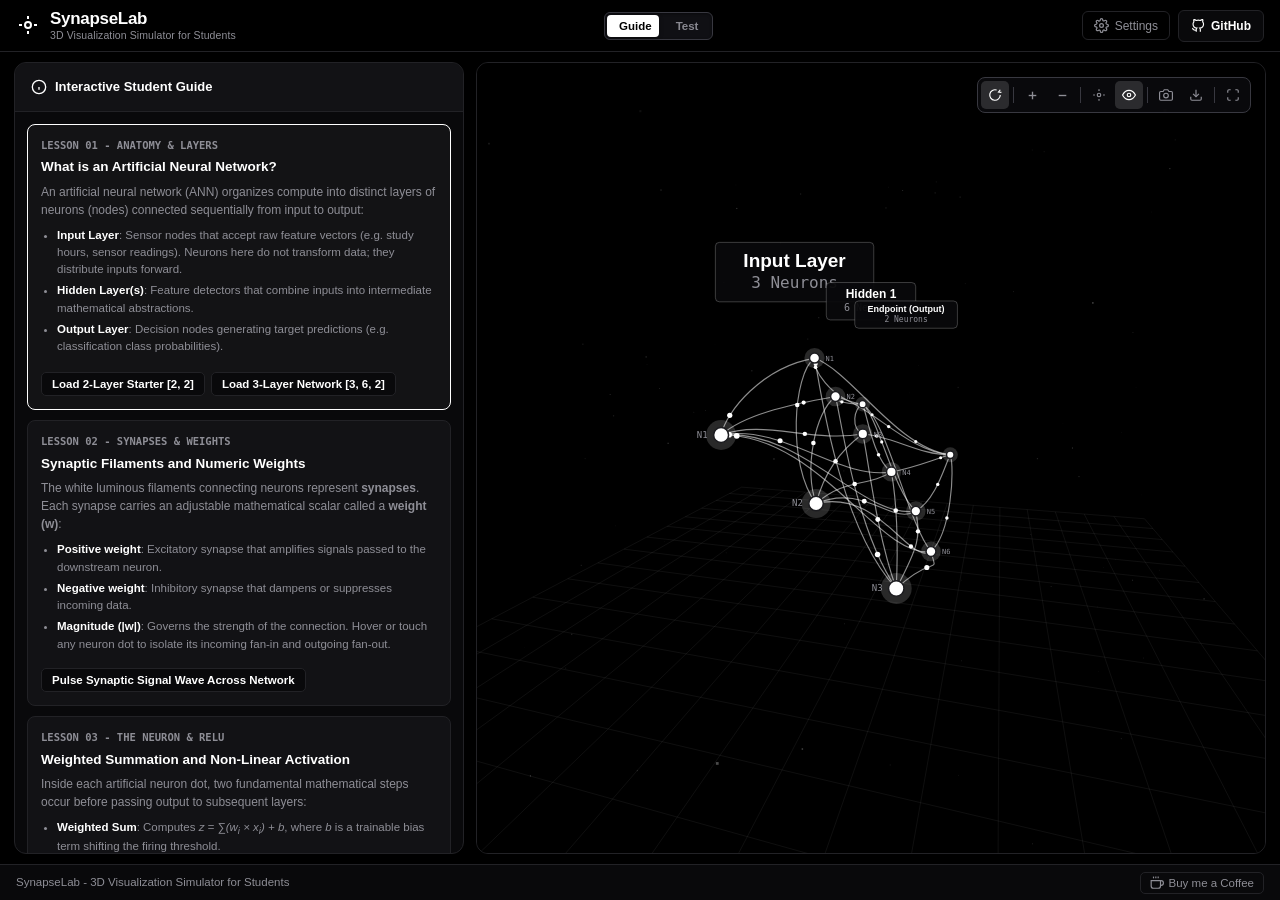
==== index.html @ 178402b3 "Streamline Settings modal, remove email and github issue buttons, remove coffee section and privacy " ====
<!DOCTYPE html>
<html lang="en">
<head>
  <meta charset="UTF-8">
  <meta name="viewport" content="width=device-width, initial-scale=1.0, maximum-scale=1.0, user-scalable=no, viewport-fit=cover">
  <meta name="color-scheme" content="dark">
  <title>SynapseLab - 3D Neural Network Simulator &amp; Code Studio for Students</title>
  <meta name="description" content="Free interactive 3D neural network visualizer and Python code studio for students. Explore synaptic filaments, forward pass propagation, backpropagation, and deep learning architectures in real-time.">
  <meta name="keywords" content="neural network visualizer, 3d neural network, neural network simulator, deep learning for students, python machine learning, backpropagation simulator, forward pass 3d, artificial intelligence education, synapselab">
  <meta name="author" content="Bhagyesh Purohit">
  <meta name="robots" content="index, follow">
  <link rel="canonical" href="https://synapselab.devs.li/">

  <!-- Open Graph / Facebook / LinkedIn / Discord -->
  <meta property="og:type" content="website">
  <meta property="og:url" content="https://synapselab.devs.li/">
  <meta property="og:title" content="SynapseLab - 3D Neural Network Simulator &amp; Code Studio for Students">
  <meta property="og:description" content="Free interactive 3D neural network visualizer and Python code studio for students. Explore synaptic filaments, forward pass propagation, backpropagation, and deep learning architectures in real-time.">
  <meta property="og:image" content="https://synapselab.devs.li/banner.png">
  <meta property="og:site_name" content="SynapseLab">
  <meta name="google-site-verification" content="google5fefb455a4f252a7">

  <!-- Twitter Card -->
  <meta name="twitter:card" content="summary_large_image">
  <meta name="twitter:url" content="https://synapselab.devs.li/">
  <meta name="twitter:title" content="SynapseLab - 3D Neural Network Simulator &amp; Code Studio for Students">
  <meta name="twitter:description" content="Interactive 3D neural network visualizer and live Python code lab for students. Hardware-accelerated filaments, real-time forward pass, zero dependencies.">
  <meta name="twitter:image" content="https://synapselab.devs.li/banner.png">
  <meta name="twitter:creator" content="@PurohitBhagyesh">

  <!-- Apple & PWA Meta -->
  <meta name="apple-mobile-web-app-capable" content="yes">
  <meta name="apple-mobile-web-app-status-bar-style" content="black-translucent">
  <meta name="apple-mobile-web-app-title" content="SynapseLab">
  <meta name="theme-color" content="#000000">

  <!-- JSON-LD Structured Data Schema -->
  <script type="application/ld+json">
  {
    "@context": "https://schema.org",
    "@type": "SoftwareApplication",
    "name": "SynapseLab",
    "applicationCategory": "EducationalApplication",
    "operatingSystem": "All",
    "url": "https://synapselab.devs.li",
    "description": "Interactive 3D neural network visualizer and Python code lab for students.",
    "author": {
      "@type": "Person",
      "name": "Bhagyesh Purohit",
      "url": "https://github.com/PurohitBhagyesh"
    },
    "offers": {
      "@type": "Offer",
      "price": "0",
      "priceCurrency": "USD"
    }
  }
  </script>

  <link rel="icon" type="image/svg+xml" href="data:image/svg+xml,%3Csvg xmlns='http://www.w3.org/2000/svg' viewBox='0 0 24 24' fill='none' stroke='white' stroke-width='2'%3E%3Ccircle cx='12' cy='12' r='3'/%3E%3Cpath d='M3 12h3m12 0h3M12 3v3m0 12v3'/%3E%3C/svg%3E">
  <link rel="stylesheet" href="style.css">
</head>
<body>

  <!-- =========================================================================
       1. NAVIGATION BAR
       ========================================================================= -->
  <nav class="nav">
    <div class="nav-inner">
      <a href="#" class="brand">
        <svg class="brand-icon" width="22" height="22" viewBox="0 0 24 24" fill="none" stroke="currentColor" stroke-width="2">
          <circle cx="12" cy="12" r="3"/>
          <path d="M3 12h3m12 0h3M12 3v3m0 12v3"/>
        </svg>
        <div class="brand-text">
          <span class="brand-title">SynapseLab</span>
          <span class="brand-sub">3D Visualization Simulator for Students</span>
        </div>
      </a>

      <!-- Mode Switcher: Guide vs Test (Compact Sleek Pill, Zero Symbols) -->
      <div class="mode-segmented" id="modeSegmented" data-active="guide" role="tablist" aria-label="Learning Mode">
        <div class="slider-pill"></div>
        <button class="mode-tab active" id="tabGuide" type="button" role="tab" aria-selected="true">
          <span>Guide</span>
        </button>

        <button class="mode-tab" id="tabTest" type="button" role="tab" aria-selected="false">
          <span>Test</span>
        </button>
      </div>

      <!-- Navigation Right Utilities -->
      <div class="nav-end">
        <!-- Settings Button -->
        <button class="nav-icon-btn" id="btnOpenSettings" type="button" aria-label="Settings">
          <svg width="15" height="15" viewBox="0 0 24 24" fill="none" stroke="currentColor" stroke-width="2" stroke-linecap="round" stroke-linejoin="round">
            <circle cx="12" cy="12" r="3"/>
            <path d="M19.4 15a1.65 1.65 0 0 0 .33 1.82l.06.06a2 2 0 0 1 0 2.83 2 2 0 0 1-2.83 0l-.06-.06a1.65 1.65 0 0 0-1.82-.33 1.65 1.65 0 0 0-1 1.51V21a2 2 0 0 1-2 2 2 2 0 0 1-2-2v-.09A1.65 1.65 0 0 0 9 19.4a1.65 1.65 0 0 0-1.82.33l-.06.06a2 2 0 0 1-2.83 0 2 2 0 0 1 0-2.83l.06-.06a1.65 1.65 0 0 0 .33-1.82 1.65 1.65 0 0 0-1.51-1H3a2 2 0 0 1-2-2 2 2 0 0 1 2-2h.09A1.65 1.65 0 0 0 4.6 9a1.65 1.65 0 0 0-.33-1.82l-.06-.06a2 2 0 0 1 0-2.83 2 2 0 0 1 2.83 0l.06.06a1.65 1.65 0 0 0 1.82.33H9a1.65 1.65 0 0 0 1-1.51V3a2 2 0 0 1 2-2 2 2 0 0 1 2 2v.09a1.65 1.65 0 0 0 1 1.51 1.65 1.65 0 0 0 1.82-.33l.06-.06a2 2 0 0 1 2.83 0 2 2 0 0 1 0 2.83l-.06.06a1.65 1.65 0 0 0-.33 1.82V9a1.65 1.65 0 0 0 1.51 1H21a2 2 0 0 1 2 2 2 2 0 0 1-2 2h-.09a1.65 1.65 0 0 0-1.51 1z"/>
          </svg>
          <span>Settings</span>
        </button>

        <a href="https://github.com/PurohitBhagyesh" target="_blank" rel="noopener noreferrer" class="btn">
          <svg width="14" height="14" viewBox="0 0 24 24" fill="none" stroke="currentColor" stroke-width="2">
            <path d="M9 19c-5 1.5-5-2.5-7-3m14 6v-3.87a3.37 3.37 0 0 0-.94-2.61c3.14-.35 6.44-1.54 6.44-7A5.44 5.44 0 0 0 20 4.77 5.07 5.07 0 0 0 19.91 1S18.73.65 16 2.48a13.38 13.38 0 0 0-7 0C6.27.65 5.09 1 5.09 1A5.07 5.07 0 0 0 5 4.77a5.44 5.44 0 0 0-1.5 3.78c0 5.42 3.3 6.61 6.44 7A3.37 3.37 0 0 0 9 18.13V22"/>
          </svg>
          <span>GitHub</span>
        </a>
      </div>
    </div>
  </nav>

  <!-- =========================================================================
       2. MAIN WORKSPACE
       ========================================================================= -->
  <main id="mainWorkspace">

    <!-- ---------------------------------------------------------------------
         LEFT PANE 1: GUIDE MODE (Student Interactive Classroom)
         --------------------------------------------------------------------- -->
    <aside class="mode-sidebar guide-sidebar active" id="paneGuide">
      <!-- Guide Mode Header -->
      <div class="guide-header">
        <h2>
          <svg width="16" height="16" viewBox="0 0 24 24" fill="none" stroke="currentColor" stroke-width="2">
            <circle cx="12" cy="12" r="10"/>
            <path d="M12 16v-4M12 8h.01"/>
          </svg>
          <span>Interactive Student Guide</span>
        </h2>
      </div>

      <div class="lesson-list">
        <!-- Lesson 1 -->
        <article class="lesson-card active" data-lesson="0">
          <div class="lesson-tag">LESSON 01 - ANATOMY &amp; LAYERS</div>
          <h3 class="lesson-title">What is an Artificial Neural Network?</h3>
          <p class="lesson-desc">
            An artificial neural network (ANN) organizes compute into distinct layers of neurons (nodes) connected sequentially from input to output:
          </p>
          <ul class="lesson-points">
            <li><strong>Input Layer</strong>: Sensor nodes that accept raw feature vectors (e.g. study hours, sensor readings). Neurons here do not transform data; they distribute inputs forward.</li>
            <li><strong>Hidden Layer(s)</strong>: Feature detectors that combine inputs into intermediate mathematical abstractions.</li>
            <li><strong>Output Layer</strong>: Decision nodes generating target predictions (e.g. classification class probabilities).</li>
          </ul>
          <div class="lesson-actions-group">
            <button class="lesson-action" id="btnLesson1Starter" type="button">
              <span>Load 2-Layer Starter [2, 2]</span>
            </button>
            <button class="lesson-action" id="btnLesson1Standard" type="button">
              <span>Load 3-Layer Network [3, 6, 2]</span>
            </button>
          </div>
        </article>

        <!-- Lesson 2 -->
        <article class="lesson-card" data-lesson="1">
          <div class="lesson-tag">LESSON 02 - SYNAPSES &amp; WEIGHTS</div>
          <h3 class="lesson-title">Synaptic Filaments and Numeric Weights</h3>
          <p class="lesson-desc">
            The white luminous filaments connecting neurons represent <strong>synapses</strong>. Each synapse carries an adjustable mathematical scalar called a <strong>weight (w)</strong>:
          </p>
          <ul class="lesson-points">
            <li><strong>Positive weight</strong>: Excitatory synapse that amplifies signals passed to the downstream neuron.</li>
            <li><strong>Negative weight</strong>: Inhibitory synapse that dampens or suppresses incoming data.</li>
            <li><strong>Magnitude (|w|)</strong>: Governs the strength of the connection. Hover or touch any neuron dot to isolate its incoming fan-in and outgoing fan-out.</li>
          </ul>
          <button class="lesson-action" id="btnPulseGuide" type="button">
            <span>Pulse Synaptic Signal Wave Across Network</span>
          </button>
        </article>

        <!-- Lesson 3 -->
        <article class="lesson-card" data-lesson="2">
          <div class="lesson-tag">LESSON 03 - THE NEURON &amp; RELU</div>
          <h3 class="lesson-title">Weighted Summation and Non-Linear Activation</h3>
          <p class="lesson-desc">
            Inside each artificial neuron dot, two fundamental mathematical steps occur before passing output to subsequent layers:
          </p>
          <ul class="lesson-points">
            <li><strong>Weighted Sum</strong>: Computes <em>z = &sum;(w<sub>i</sub> &times; x<sub>i</sub>) + b</em>, where <em>b</em> is a trainable bias term shifting the firing threshold.</li>
            <li><strong>Activation Function (ReLU)</strong>: <em>f(z) = max(0, z)</em>. Without non-linear activations, stacks of layers collapse into a single trivial linear equation, unable to model non-linear boundaries.</li>
          </ul>
          <button class="lesson-action" id="btnLesson3Inspect" type="button">
            <span>Inspect Activated Network [2, 5, 2]</span>
          </button>
        </article>

        <!-- Lesson 4 -->
        <article class="lesson-card" data-lesson="3">
          <div class="lesson-tag">LESSON 04 - DEEP LEARNING</div>
          <h3 class="lesson-title">Hierarchical Abstraction in Deep Networks</h3>
          <p class="lesson-desc">
            A network is considered <strong>Deep</strong> when it contains two or more hidden layers. Depth enables hierarchical representation learning:
          </p>
          <ul class="lesson-points">
            <li><strong>Initial Hidden Layers</strong>: Detect low-level primitive features such as edge angles and boundaries.</li>
            <li><strong>Intermediate Layers</strong>: Combine primitives into geometric contours, shapes, and textures.</li>
            <li><strong>Deep Hidden Layers</strong>: Synthesize high-level semantic concepts before reaching the final decision layer.</li>
          </ul>
          <button class="lesson-action" id="btnLesson4Deep" type="button">
            <span>Load Deep 4-Layer Network [3, 8, 6, 2]</span>
          </button>
        </article>

        <!-- Lesson 5 -->
        <article class="lesson-card" data-lesson="4">
          <div class="lesson-tag">LESSON 05 - TRAINING &amp; GRADIENT DESCENT</div>
          <h3 class="lesson-title">Loss Functions and Backpropagation</h3>
          <p class="lesson-desc">
            Neural networks do not guess; they optimize parameters iteratively through calculus:
          </p>
          <ul class="lesson-points">
            <li><strong>Loss Function (&Lscr;)</strong>: Measures output prediction error compared to true training labels.</li>
            <li><strong>Backpropagation</strong>: Computes analytical partial derivatives <em>&part;&Lscr;/&part;w</em> for every weight via the calculus chain rule.</li>
            <li><strong>Gradient Descent</strong>: Updates weights opposite the error gradient: <em>w &larr; w - &eta; &part;&Lscr;/&part;w</em>, where <em>&eta;</em> is the learning rate.</li>
          </ul>
          <button class="lesson-action" id="btnLesson5Train" type="button">
            <span>Simulate Backprop Training Cascade</span>
          </button>
        </article>

        <!-- Lesson 6: Transition to Code -->
        <article class="lesson-card cta-card" data-lesson="5">
          <div class="lesson-tag">LESSON 06 - CODE LAB</div>
          <h3 class="lesson-title">Ready to Build Your Own Architecture?</h3>
          <p class="lesson-desc">
            You now understand layers, synapses, weights, activations, and backpropagation. Switch over to <strong>Test Mode</strong> to edit <code>network_threads.py</code> directly: customize layer dimensions, tune learning rates, and run forward passes live!
          </p>
          <button class="lesson-action primary-action" id="btnSwitchToTest" type="button">
            <span>Switch to Test Mode (Code Lab)</span>
          </button>
        </article>
      </div>
    </aside>

    <!-- ---------------------------------------------------------------------
         LEFT PANE 2: TEST MODE (VS Code Professional Experience)
         --------------------------------------------------------------------- -->
    <aside class="mode-sidebar code-sidebar" id="paneTest">
      <!-- VS Code Tabs Bar -->
      <div class="vscode-tabs-bar">
        <div class="vscode-tab active">
          <svg class="vscode-file-icon" width="14" height="14" viewBox="0 0 24 24" fill="none" stroke="currentColor" stroke-width="2">
            <path d="M14 2H6a2 2 0 0 0-2 2v16a2 2 0 0 0 2 2h12a2 2 0 0 0 2-2V8z"/>
            <polyline points="14 2 14 8 20 8"/>
            <line x1="9" y1="13" x2="15" y2="13"/>
            <line x1="9" y1="17" x2="13" y2="17"/>
          </svg>
          <span class="vscode-tab-title">network_threads.py</span>
        </div>

        <div class="vscode-tab-actions">
          <button class="vscode-action-btn primary" id="btnRunCode" type="button" title="Run Live Forward Pass (Cmd/Ctrl + Enter)">
            <svg width="10" height="10" viewBox="0 0 24 24" fill="currentColor">
              <polygon points="5 3 19 12 5 21 5 3"/>
            </svg>
            <span>Run</span>
          </button>
          <button class="vscode-action-btn" id="btnTrainLive" type="button" title="Simulate Training (Multi-Epoch Optimization)">
            <svg width="11" height="11" viewBox="0 0 24 24" fill="none" stroke="currentColor" stroke-width="2">
              <polygon points="13 2 3 14 12 14 11 22 21 10 12 10 13 2"/>
            </svg>
            <span>Simulate</span>
          </button>
          <button class="vscode-action-btn" id="btnDownloadCodeTab" type="button" title="Download Python Script (network_threads.py)">
            <svg width="11" height="11" viewBox="0 0 24 24" fill="none" stroke="currentColor" stroke-width="2">
              <path d="M21 15v4a2 2 0 0 1-2 2H5a2 2 0 0 1-2-2v-4"/>
              <polyline points="7 10 12 15 17 10"/>
              <line x1="12" y1="15" x2="12" y2="3"/>
            </svg>
            <span>Download</span>
          </button>
        </div>
      </div>

      <!-- VS Code Breadcrumbs -->
      <div class="vscode-breadcrumbs">
        <span>synapselab</span>
        <span class="bc-sep">&rsaquo;</span>
        <span>src</span>
        <span class="bc-sep">&rsaquo;</span>
        <span class="bc-file">network_threads.py</span>
      </div>

      <!-- VS Code Editor Body (Gutter + Textarea) -->
      <div class="vscode-editor-body">
        <div class="vscode-gutter" id="lineNumbers">1<br>2<br>3<br>4</div>
        <textarea class="vscode-textarea" id="studentCode" spellcheck="false" autocomplete="off" autocorrect="off" autocapitalize="off">layers = [3, 8, 4, 1]
activation = "relu"
learning_rate = 0.05
epochs = 300</textarea>
      </div>
    </aside>

    <!-- ---------------------------------------------------------------------
         RIGHT PANE: UNCLUTTERED 3D WHITE FILAMENTS & STARFIELD VISUALIZER
         --------------------------------------------------------------------- -->
    <section class="vis-pane">
      <div class="canvas-wrap">
        <canvas id="canvas3d"></canvas>
      </div>

      <!-- Fullscreen Back Button (visible when visualizer is expanded) -->
      <button class="fullscreen-back-btn" id="btnExitFullscreen" type="button" title="Back to Split View (Esc)" aria-label="Back to Split View">
        <svg width="14" height="14" viewBox="0 0 24 24" fill="none" stroke="currentColor" stroke-width="2">
          <polyline points="15 18 9 12 15 6"/>
        </svg>
        <span>Back</span>
      </button>

      <!-- Live Execution Telemetry Overlay (activates dynamically when running code) -->
      <div class="vis-live-badge" id="visLiveBadge" role="status" aria-live="polite" style="display:none;">
        <span class="live-dot-pulse"></span>
        <span id="visLiveText"></span>
      </div>

      <!-- Modern Frosted Viewport Toolbar (Top Right) -->
      <div class="viewport-toolbar">
        <button class="vp-btn active" id="btnToggleOrbit" type="button" data-tooltip="Auto Orbit (Space)" title="Auto Orbit (Space)">
          <svg width="14" height="14" viewBox="0 0 24 24" fill="none" stroke="currentColor" stroke-width="2">
            <path d="M21 12a9 9 0 1 1-6.219-8.56"/>
            <path d="m21 3-3 4 5 .5"/>
          </svg>
        </button>

        <div class="vp-divider"></div>

        <button class="vp-btn" id="btnZoomIn" type="button" data-tooltip="Zoom In (+)" title="Zoom In (+)">
          <svg width="13" height="13" viewBox="0 0 24 24" fill="none" stroke="currentColor" stroke-width="2.5">
            <line x1="12" y1="5" x2="12" y2="19"/>
            <line x1="5" y1="12" x2="19" y2="12"/>
          </svg>
        </button>

        <button class="vp-btn" id="btnZoomOut" type="button" data-tooltip="Zoom Out (-)" title="Zoom Out (-)">
          <svg width="13" height="13" viewBox="0 0 24 24" fill="none" stroke="currentColor" stroke-width="2.5">
            <line x1="5" y1="12" x2="19" y2="12"/>
          </svg>
        </button>

        <div class="vp-divider"></div>

        <button class="vp-btn" id="btnResetView" type="button" data-tooltip="Reset View (R)" title="Reset View (R)">
          <svg width="14" height="14" viewBox="0 0 24 24" fill="none" stroke="currentColor" stroke-width="2">
            <circle cx="12" cy="12" r="3"/>
            <path d="M12 2v3m0 14v3M2 12h3m14 0h3"/>
          </svg>
        </button>

        <button class="vp-btn active" id="btnToggleLabels" type="button" data-tooltip="Toggle Labels (H)" title="Toggle Labels (H)">
          <svg width="14" height="14" viewBox="0 0 24 24" fill="none" stroke="currentColor" stroke-width="2">
            <path d="M1 12s4-8 11-8 11 8 11 8-4 8-11 8-11-8-11-8z"/>
            <circle cx="12" cy="12" r="3"/>
          </svg>
        </button>

        <div class="vp-divider"></div>

        <button class="vp-btn" id="btnSaveImage" type="button" data-tooltip="Save 3D Image (.png)" title="Save 3D Image (.png)">
          <svg width="14" height="14" viewBox="0 0 24 24" fill="none" stroke="currentColor" stroke-width="2">
            <path d="M23 19a2 2 0 0 1-2 2H3a2 2 0 0 1-2-2V8a2 2 0 0 1 2-2h4l2-3h6l2 3h4a2 2 0 0 1 2 2z"/>
            <circle cx="12" cy="13" r="4"/>
          </svg>
        </button>

        <button class="vp-btn" id="btnDownloadCode" type="button" data-tooltip="Download Python Script (.py)" title="Download Python Script (.py)">
          <svg width="14" height="14" viewBox="0 0 24 24" fill="none" stroke="currentColor" stroke-width="2">
            <path d="M21 15v4a2 2 0 0 1-2 2H5a2 2 0 0 1-2-2v-4"/>
            <polyline points="7 10 12 15 17 10"/>
            <line x1="12" y1="15" x2="12" y2="3"/>
          </svg>
        </button>

        <div class="vp-divider"></div>

        <button class="vp-btn" id="btnFullscreen" type="button" data-tooltip="Fullscreen (F)" title="Toggle Fullscreen (F)" aria-label="Toggle Fullscreen">
          <svg width="14" height="14" viewBox="0 0 24 24" fill="none" stroke="currentColor" stroke-width="2">
            <path d="M8 3H5a2 2 0 0 0-2 2v3m18 0V5a2 2 0 0 0-2-2h-3m0 18h3a2 2 0 0 0 2-2v-3M3 16v3a2 2 0 0 0 2 2h3"/>
          </svg>
        </button>
      </div>
    </section>

  </main>

  <!-- =========================================================================
       3. GLOBAL BOTTOM STATUS & LEGAL BAR
       ========================================================================= -->
  <footer class="bottom-bar">
    <div class="bottom-left">
      <span id="footerStats">SynapseLab - 3D Visualization Simulator for Students</span>
    </div>

    <div class="bottom-right">
      <button class="bottom-action-btn" id="btnOpenCoffee" type="button">
        <svg width="14" height="14" viewBox="0 0 24 24" fill="none" stroke="currentColor" stroke-width="2">
          <path d="M18 8h1a4 4 0 0 1 0 8h-1"/>
          <path d="M2 8h16v9a4 4 0 0 1-4 4H6a4 4 0 0 1-4-4V8z"/>
          <line x1="6" y1="1" x2="6" y2="4"/>
          <line x1="10" y1="1" x2="10" y2="4"/>
          <line x1="14" y1="1" x2="14" y2="4"/>
        </svg>
        <span>Buy me a Coffee</span>
      </button>
    </div>
  </footer>

  <!-- =========================================================================
       4. CENTERED MODALS (Settings, Coffee, Share & Combined Legal)
       ========================================================================= -->

  <!-- SETTINGS MODAL (Unified Sensitivity, Contact, Share & Legal) -->
  <div class="modal-overlay" id="settingsModal" role="dialog" aria-modal="true" aria-labelledby="settingsModalTitle">
    <div class="modal-dialog">
      <div class="modal-header">
        <h3 class="modal-title" id="settingsModalTitle">Settings</h3>
        <button class="modal-close-btn" id="btnCloseSettings" type="button" aria-label="Close modal">&times;</button>
      </div>

      <div class="settings-grid">
        <!-- Sensitivity Options -->
        <div class="settings-section">
          <div class="settings-section-header">
            <strong>Camera &amp; Sensitivity</strong>
            <span class="settings-hint">Orbit &amp; Zoom Controls</span>
          </div>

          <div class="settings-control-group">
            <div class="settings-control-header">
              <span>Orbit Sensitivity</span>
              <span class="settings-value-badge" id="valOrbitSens">1.0x</span>
            </div>
            <input type="range" class="settings-slider" id="sliderOrbitSens" min="0.3" max="2.5" step="0.1" value="1.0">
          </div>

          <div class="settings-control-group">
            <div class="settings-control-header">
              <span>Zoom Sensitivity</span>
              <span class="settings-value-badge" id="valZoomSens">1.0x</span>
            </div>
            <input type="range" class="settings-slider" id="sliderZoomSens" min="0.3" max="2.5" step="0.1" value="1.0">
          </div>

          <div class="settings-control-group">
            <div class="settings-control-header">
              <span>Auto Orbit Speed</span>
              <span class="settings-value-badge" id="valOrbitSpeed">1.0x</span>
            </div>
            <input type="range" class="settings-slider" id="sliderOrbitSpeed" min="0.2" max="3.0" step="0.1" value="1.0">
          </div>

          <!-- Thread Luminosity -->
          <div class="settings-control-group">
            <div class="settings-control-header">
              <span>Thread Luminosity</span>
              <span class="settings-value-badge" id="valLuminosity">55%</span>
            </div>
            <input type="range" class="settings-slider" id="sliderLuminosity" min="20" max="100" step="5" value="55">
          </div>

          <div class="settings-toggle-row">
            <div>
              <strong style="font-size:12.5px; display:block;">Moving Starfield</strong>
              <span style="font-size:11px; color:var(--text-muted);">3D cosmic stars in background</span>
            </div>
            <div class="toggle-switch active" id="toggleStars">
              <div class="toggle-thumb"></div>
            </div>
          </div>

          <button type="button" class="btn" id="btnResetSettings" style="margin-top:4px; font-size:11.5px;">Reset to Defaults</button>
        </div>

        <div class="settings-divider"></div>

        <!-- Developer Contact & Feedback -->
        <div class="settings-section">
          <div class="settings-section-header">
            <strong>Report an Issue / Feedback</strong>
            <span class="settings-hint">Bug, UI glitch, or suggestion</span>
          </div>

          <div class="settings-issue-box">
            <div class="issue-form-group">
              <input type="text" id="issueSubjectInput" class="issue-input" placeholder="Topic (e.g. Mobile Layout Glitch, Feature Request)" value="SynapseLab Feedback">
              <textarea id="issueBodyInput" class="issue-textarea" rows="3" placeholder="Describe the issue, device type, or ideas..."></textarea>
            </div>

            <button type="button" class="btn btn-report-warning" id="btnSendIssueEmail" style="width:100%; justify-content:center; gap:8px;">
              <svg width="14" height="14" viewBox="0 0 24 24" fill="none" stroke="currentColor" stroke-width="2">
                <path d="M4 4h16c1.1 0 2 .9 2 2v12c0 1.1-.9 2-2 2H4c-1.1 0-2-.9-2-2V6c0-1.1.9-2 2-2z"/>
                <polyline points="22,6 12,13 2,6"/>
              </svg>
              <span>Send Feedback via Email</span>
            </button>
          </div>
        </div>

        <div class="settings-divider"></div>

        <!-- Export & Downloads -->
        <div class="settings-section">
          <div class="settings-section-header">
            <strong>Export &amp; Downloads</strong>
            <span class="settings-hint">Python script &amp; 3D network snapshot</span>
          </div>

          <div class="settings-btn-row">
            <button type="button" class="btn" id="btnSettingsDownloadCode" style="flex:1; justify-content:center; gap:6px;">
              <svg width="14" height="14" viewBox="0 0 24 24" fill="none" stroke="currentColor" stroke-width="2">
                <path d="M21 15v4a2 2 0 0 1-2 2H5a2 2 0 0 1-2-2v-4"/>
                <polyline points="7 10 12 15 17 10"/>
                <line x1="12" y1="15" x2="12" y2="3"/>
              </svg>
              <span>Download Code (.py)</span>
            </button>
            <button type="button" class="btn" id="btnSettingsSaveImage" style="flex:1; justify-content:center; gap:6px;">
              <svg width="14" height="14" viewBox="0 0 24 24" fill="none" stroke="currentColor" stroke-width="2">
                <path d="M23 19a2 2 0 0 1-2 2H3a2 2 0 0 1-2-2V8a2 2 0 0 1 2-2h4l2-3h6l2 3h4a2 2 0 0 1 2 2z"/>
                <circle cx="12" cy="13" r="4"/>
              </svg>
              <span>Save Screen Image (.png)</span>
            </button>
          </div>
        </div>

        <div class="settings-divider"></div>

        <!-- Share Options -->
        <div class="settings-section">
          <div class="settings-section-header">
            <strong>Share Simulator</strong>
            <span class="settings-hint">Direct link</span>
          </div>

          <button type="button" class="btn" id="btnSettingsShareLink" style="width:100%; justify-content:center; gap:8px;">
            <svg width="14" height="14" viewBox="0 0 24 24" fill="none" stroke="currentColor" stroke-width="2">
              <rect width="14" height="14" x="8" y="8" rx="2" ry="2"/>
              <path d="M4 16c-1.1 0-2-.9-2-2V4c0-1.1.9-2 2-2h10c1.1 0 2 .9 2 2"/>
            </svg>
            <span id="settingsShareCopyText">Copy Direct Link</span>
          </button>
        </div>

        <div class="settings-divider"></div>

        <!-- Combined Privacy Policy & Terms Link -->
        <div class="settings-section">
          <div class="settings-section-header">
            <strong>Legal &amp; Policy</strong>
            <span class="settings-hint">Zero Tracking - MIT License</span>
          </div>
          <button type="button" class="btn open-legal-trigger" id="btnSettingsOpenLegal" style="width:100%; justify-content:center;">
            <span>View Privacy Policy &amp; Terms of Service</span>
          </button>
        </div>
      </div>
    </div>
  </div>

  <!-- BUY ME A COFFEE MODAL (UPI Purohit2009@fam) -->
  <div class="modal-overlay" id="coffeeModal" role="dialog" aria-modal="true" aria-labelledby="coffeeModalTitle">
    <div class="modal-dialog">
      <div class="modal-header">
        <h3 class="modal-title" id="coffeeModalTitle">Support Developer</h3>
        <button class="modal-close-btn" id="btnCloseCoffee" type="button" aria-label="Close modal">&times;</button>
      </div>

      <div class="snack-upi-copy" id="snackUpiCopyBtn" title="Click to copy UPI ID">
        <span id="snackUpiText">Purohit2009@fam</span>
        <span style="font-size:10px; color:#ffffff; font-weight:600;">COPY</span>
      </div>

      <div class="snack-input-wrap" style="display:flex; align-items:center; background:var(--surface-alt); border:1px solid var(--border); border-radius:6px; padding:6px 10px; gap:6px;">
        <span style="font-size:13px; color:var(--text-muted);">&#8377;</span>
        <input type="number" id="snackAmountInput" min="1" value="50" style="background:transparent; border:none; outline:none; color:var(--text); font-family:inherit; font-size:13px; font-weight:600; width:100%;">
      </div>

      <div class="snack-presets" id="snackPresets">
        <button type="button" class="preset-chip" data-amt="20">&#8377;20</button>
        <button type="button" class="preset-chip active" data-amt="50">&#8377;50</button>
        <button type="button" class="preset-chip" data-amt="100">&#8377;100</button>
        <button type="button" class="preset-chip" data-amt="200">&#8377;200</button>
      </div>

      <div class="upi-apps-grid">
        <button type="button" class="upi-app-btn" data-scheme="famapp">
          <span class="upi-app-badge">Fam</span>
          <span>FamApp</span>
        </button>
        <button type="button" class="upi-app-btn" data-scheme="gpay">
          <span class="upi-app-badge">G</span>
          <span>GPay</span>
        </button>
        <button type="button" class="upi-app-btn" data-scheme="phonepe">
          <span class="upi-app-badge">Pe</span>
          <span>PhonePe</span>
        </button>
        <button type="button" class="upi-app-btn" data-scheme="paytm">
          <span class="upi-app-badge">Pay</span>
          <span>Paytm</span>
        </button>
      </div>
    </div>
  </div>

  <!-- SHARE MODAL -->
  <div class="modal-overlay" id="shareModal" role="dialog" aria-modal="true" aria-labelledby="shareModalTitle">
    <div class="modal-dialog">
      <div class="modal-header">
        <h3 class="modal-title" id="shareModalTitle">Share SynapseLab</h3>
        <button class="modal-close-btn" id="btnCloseShare" type="button" aria-label="Close modal">&times;</button>
      </div>

      <button type="button" class="share-action-btn" id="btnShareCopy">
        <svg width="18" height="18" viewBox="0 0 24 24" fill="none" stroke="currentColor" stroke-width="2">
          <rect width="14" height="14" x="8" y="8" rx="2" ry="2"/>
          <path d="M4 16c-1.1 0-2-.9-2-2V4c0-1.1.9-2 2-2h10c1.1 0 2 .9 2 2"/>
        </svg>
        <div style="flex:1;">
          <div style="font-weight:600;">Copy Direct Link</div>
          <div style="font-size:11px; color:var(--text-muted);">Share with students and peers</div>
        </div>
        <span style="font-size:11px; color:#ffffff; font-weight:700;" id="shareCopyBadge">Copy</span>
      </button>

      <button type="button" class="share-action-btn" id="btnNativeShare">
        <svg width="18" height="18" viewBox="0 0 24 24" fill="none" stroke="currentColor" stroke-width="2">
          <path d="M4 12v8a2 2 0 0 0 2 2h12a2 2 0 0 0 2-2v-8"/>
          <polyline points="16 6 12 2 8 6"/>
          <line x1="12" y1="2" x2="12" y2="15"/>
        </svg>
        <div style="flex:1;">
          <div style="font-weight:600;">System Share Sheet</div>
          <div style="font-size:11px; color:var(--text-muted);">AirDrop, Messages, Social Apps</div>
        </div>
        <span style="font-size:11px; color:var(--text-muted);">&rarr;</span>
      </button>
    </div>
  </div>

  <!-- COMBINED PRIVACY POLICY & TERMS MODAL -->
  <div class="modal-overlay" id="legalModal" role="dialog" aria-modal="true" aria-labelledby="legalModalTitle">
    <div class="modal-dialog wide-modal">
      <div class="modal-header">
        <h3 class="modal-title" id="legalModalTitle">Privacy Policy &amp; Terms of Service</h3>
        <button class="modal-close-btn" id="btnCloseLegal" type="button" aria-label="Close modal">&times;</button>
      </div>

      <div class="legal-content">
        <h3>100% In-Browser Local Execution</h3>
        <p>
          SynapseLab runs entirely inside your client browser via native Canvas 2D/3D mathematics. No student code, model configurations, hyperparameters, or personal telemetry are ever sent to remote servers or third-party platforms.
        </p>

        <h3>Zero Cookies &amp; Data Minimization</h3>
        <p>
          SynapseLab does NOT use any cookies, tracking pixels, or third-party analytics scripts. Interface preferences (such as auto-orbit rate and 3D starfield) are saved strictly in your local device storage (localStorage) and never transmitted anywhere.
        </p>

        <h3>Terms of Use &amp; Open Access</h3>
        <p>
          SynapseLab is provided freely under the open-source MIT License for students, educators, and researchers. Any neural network configurations or outputs created using the platform belong entirely to the user.
        </p>

        <h3>Developer Support &amp; Tips</h3>
        <p>
          Voluntary tips sent via "Buy me a Coffee" (UPI) directly support ongoing open-source development and maintenance. They are voluntary student tips and non-commercial in nature.
        </p>

        <h3>Contact &amp; Maintainer</h3>
        <p>
          Created and maintained by Bhagyesh Purohit (<a href="mailto:Purohitunofficialbhagyesh@gmail.com" style="color:#ffffff; text-decoration:underline;">Purohitunofficialbhagyesh@gmail.com</a> | GitHub: <a href="https://github.com/PurohitBhagyesh" target="_blank" rel="noopener noreferrer" style="color:#ffffff; text-decoration:underline;">@PurohitBhagyesh</a>).
        </p>
      </div>
    </div>
  </div>

  <script src="app.js"></script>
</body>
</html>
---- style.css ----
/* ==========================================================================
   SynapseLab Design System
   3D Visualization Simulator for Students
   Strict Monochrome: Pure Black & White, High Contrast, VS Code Aesthetics
   ========================================================================== */

:root {
  --bg: #000000;
  --surface: #09090b;
  --surface-alt: #121215;
  --surface-hover: #1c1c20;
  --border: #222226;
  --border-strong: #383840;
  --glass-rim: rgba(255, 255, 255, 0.08);

  --text: #ffffff;
  --text-muted: #8e8e96;
  --text-dim: #55555c;

  --accent: #ffffff;
  --accent-soft: #1a1a1f;

  --vscode-bg: #0d0d10;
  --vscode-gutter: #121216;
  --vscode-gutter-text: #50505a;
  --vscode-border: #222228;
  --vscode-status: #121216;

  --nav-bg: rgba(0, 0, 0, 0.94);
}

* {
  box-sizing: border-box;
  margin: 0;
  padding: 0;
  -webkit-tap-highlight-color: transparent;
}

html, body {
  width: 100%;
  height: 100%;
  overflow: hidden;
  background-color: var(--bg);
  color: var(--text);
  font-family: -apple-system, BlinkMacSystemFont, "SF Pro Text", "Inter", "Segoe UI", sans-serif;
  font-size: 13.5px;
  line-height: 1.5;
  -webkit-font-smoothing: antialiased;
}

body {
  display: flex;
  flex-direction: column;
}

/* -------------------------------------------------------------------------
   1. NAVIGATION BAR
   ------------------------------------------------------------------------- */
.nav {
  height: 52px;
  background-color: var(--nav-bg);
  border-bottom: 1px solid var(--border);
  backdrop-filter: blur(20px) saturate(140%);
  -webkit-backdrop-filter: blur(20px) saturate(140%);
  z-index: 1000;
  flex-shrink: 0;
}

.nav-inner {
  height: 100%;
  padding: 0 16px;
  display: flex;
  align-items: center;
  justify-content: space-between;
  gap: 16px;
}

.brand {
  display: flex;
  align-items: center;
  gap: 10px;
  color: var(--text);
  text-decoration: none;
}

.brand-icon {
  width: 24px;
  height: 24px;
  color: var(--text);
  flex-shrink: 0;
}

.brand-text {
  display: flex;
  flex-direction: column;
}

.brand-title {
  font-size: 17px;
  font-weight: 750;
  color: var(--text);
  line-height: 1.15;
  letter-spacing: -0.3px;
}

.brand-sub {
  font-size: 10.5px;
  color: var(--text-muted);
  font-weight: 500;
  line-height: 1.2;
  letter-spacing: 0.1px;
}

/* Mode Switcher Segmented Control (Clean Developer Styling, Sleek & Compact) */
.mode-segmented {
  position: relative;
  display: inline-flex;
  align-items: center;
  background: #101014;
  border: 1px solid var(--border-strong);
  border-radius: 6px;
  padding: 2px;
  height: 28px;
  gap: 0;
  box-shadow: inset 0 1px 3px rgba(0, 0, 0, 0.4);
}

.slider-pill {
  position: absolute;
  top: 2px;
  bottom: 2px;
  left: 2px;
  width: calc(50% - 2px);
  background: #ffffff;
  border-radius: 4px;
  transition: transform 0.22s cubic-bezier(0.16, 1, 0.3, 1);
  pointer-events: none;
  z-index: 1;
  box-shadow: 0 1px 4px rgba(0, 0, 0, 0.4);
}

.mode-segmented[data-active="guide"] .slider-pill {
  transform: translateX(0);
}

.mode-segmented[data-active="test"] .slider-pill {
  transform: translateX(100%);
}

.mode-tab {
  position: relative;
  z-index: 2;
  background: transparent;
  border: none;
  color: #888890;
  font-size: 11.5px;
  font-weight: 600;
  padding: 3px 12px;
  border-radius: 4px;
  cursor: pointer;
  display: inline-flex;
  align-items: center;
  justify-content: center;
  gap: 0;
  transition: color 0.2s ease;
  font-family: inherit;
  flex: 1;
  user-select: none;
  -webkit-user-select: none;
}

.mode-tab:hover {
  color: #e4e4e7;
}

.mode-segmented[data-active="guide"] #tabGuide,
.mode-segmented[data-active="test"] #tabTest {
  color: #000000;
  font-weight: 700;
}

.mode-segmented[data-active="guide"] #tabGuide:hover,
.mode-segmented[data-active="test"] #tabTest:hover {
  color: #000000;
}

.nav-end {
  display: flex;
  align-items: center;
  gap: 8px;
}

.nav-icon-btn {
  background: transparent;
  border: 1px solid var(--border);
  color: var(--text-muted);
  font-size: 12px;
  font-weight: 500;
  padding: 6px 11px;
  border-radius: 6px;
  cursor: pointer;
  display: inline-flex;
  align-items: center;
  gap: 6px;
  transition: all 0.15s ease;
  font-family: inherit;
}

.nav-icon-btn:hover {
  color: var(--text);
  border-color: var(--border-strong);
  background: var(--surface-alt);
}

.btn {
  display: inline-flex;
  align-items: center;
  justify-content: center;
  gap: 6px;
  padding: 6px 12px;
  border-radius: 6px;
  font-size: 12px;
  font-weight: 600;
  text-decoration: none;
  cursor: pointer;
  border: 1px solid var(--border);
  background: var(--surface);
  color: var(--text);
  transition: all 0.15s ease;
  font-family: inherit;
}

.btn:hover {
  background: var(--surface-alt);
  border-color: var(--border-strong);
}

/* -------------------------------------------------------------------------
   2. MAIN WORKSPACE LAYOUT
   ------------------------------------------------------------------------- */
main {
  flex: 1;
  position: relative;
  overflow: hidden;
  width: 100%;
  display: flex;
  padding: 10px 14px 10px;
  gap: 12px;
}

/* Left Pane Switcher: Guide vs Test Code */
.mode-sidebar {
  width: 450px;
  flex-shrink: 0;
  background: var(--surface);
  border: 1px solid var(--border);
  border-radius: 12px;
  box-shadow: inset 0 1px 0 var(--glass-rim);
  display: none;
  flex-direction: column;
  overflow: hidden;
}

.mode-sidebar.active {
  display: flex;
}

/* -------------------------------------------------------------------------
   3. GUIDE MODE SIDEBAR
   ------------------------------------------------------------------------- */
.guide-header {
  padding: 14px 16px;
  background: var(--surface-alt);
  border-bottom: 1px solid var(--border);
  display: flex;
  align-items: center;
}

.guide-header h2 {
  font-size: 13px;
  font-weight: 700;
  color: var(--text);
  display: flex;
  align-items: center;
  gap: 8px;
  margin: 0;
}

.guide-mode-tag, .code-mode-tag {
  font-size: 10px;
  font-family: var(--font-mono);
  font-weight: 700;
  text-transform: uppercase;
  letter-spacing: 0.05em;
  padding: 2px 7px;
  border-radius: 4px;
}

.guide-mode-tag {
  background: rgba(255, 255, 255, 0.07);
  color: var(--text-muted);
  border: 1px solid var(--border-strong);
}

.code-mode-tag {
  background: #ffffff;
  color: #000000;
  border: 1px solid #ffffff;
  margin-left: 6px;
}

.guide-notice-pill {
  padding: 6px 10px;
  background: rgba(255, 255, 255, 0.03);
  border: 1px dashed var(--border-strong);
  border-radius: 6px;
  font-size: 11px;
  color: var(--text-muted);
  line-height: 1.4;
}

.guide-notice-pill strong {
  color: #ffffff;
}

.guide-badge {
  font-size: 10.5px;
  font-family: "SF Mono", Menlo, Consolas, monospace;
  background: rgba(255, 255, 255, 0.08);
  color: var(--text-muted);
  padding: 2px 7px;
  border-radius: 4px;
  border: 1px solid var(--border-strong);
  align-self: flex-start;
}

.lesson-list {
  flex: 1;
  overflow-y: auto;
  padding: 12px;
  display: flex;
  flex-direction: column;
  gap: 10px;
}

.lesson-card {
  background: var(--surface-alt);
  border: 1px solid var(--border);
  border-radius: 8px;
  padding: 13px;
  cursor: pointer;
  transition: all 0.2s ease;
}

.lesson-card:hover {
  border-color: var(--border-strong);
  background: var(--surface-hover);
}

.lesson-card.active {
  border-color: var(--text);
  background: rgba(255, 255, 255, 0.04);
}

.lesson-tag {
  font-size: 10.5px;
  font-family: "SF Mono", Menlo, Consolas, monospace;
  color: var(--text-muted);
  font-weight: 700;
  margin-bottom: 4px;
}

.lesson-title {
  font-size: 13.5px;
  font-weight: 700;
  color: var(--text);
  margin-bottom: 5px;
}

.lesson-desc {
  font-size: 12px;
  color: var(--text-muted);
  line-height: 1.5;
}

.lesson-points {
  margin: 8px 0 6px 16px;
  font-size: 11.5px;
  color: var(--text-muted);
  line-height: 1.5;
}

.lesson-points li {
  margin-bottom: 4px;
}

.lesson-points strong {
  color: #ffffff;
}

.lesson-actions-group {
  display: flex;
  flex-wrap: wrap;
  gap: 6px;
  margin-top: 8px;
}

.lesson-card.cta-card {
  border-color: var(--border-strong);
  background: rgba(255, 255, 255, 0.03);
}

.lesson-card.cta-card:hover {
  border-color: #ffffff;
  background: rgba(255, 255, 255, 0.06);
}

.lesson-action {
  margin-top: 9px;
  display: inline-flex;
  align-items: center;
  gap: 6px;
  background: var(--surface);
  border: 1px solid var(--border);
  color: var(--text);
  font-size: 11.5px;
  font-weight: 600;
  padding: 5px 10px;
  border-radius: 5px;
  cursor: pointer;
  transition: all 0.15s ease;
}

.lesson-action:hover {
  border-color: var(--border-strong);
  background: var(--border);
}

.lesson-action.primary-action {
  background: #ffffff;
  color: #000000;
  border-color: #ffffff;
  font-weight: 700;
  padding: 7px 14px;
}

.lesson-action.primary-action:hover {
  background: #e4e4e7;
}

/* -------------------------------------------------------------------------
   4. AUTHENTIC VS CODE EDITOR EXPERIENCE
   ------------------------------------------------------------------------- */
.code-sidebar {
  background: var(--vscode-bg);
  border-color: var(--vscode-border);
}

/* VS Code Tab Bar */
.vscode-tabs-bar {
  height: 36px;
  background: #09090b;
  border-bottom: 1px solid var(--vscode-border);
  display: flex;
  align-items: center;
  justify-content: space-between;
  padding: 0 8px 0 0;
  user-select: none;
}

.vscode-tab {
  height: 100%;
  padding: 0 14px;
  background: var(--vscode-bg);
  border-right: 1px solid var(--vscode-border);
  border-top: 1px solid #ffffff;
  display: flex;
  align-items: center;
  gap: 7px;
  font-size: 12px;
  color: var(--text);
  font-family: "Segoe UI", -apple-system, sans-serif;
  cursor: pointer;
}

.vscode-file-icon {
  color: #8e8e96;
}

.vscode-tab-close {
  background: transparent;
  border: none;
  color: var(--text-muted);
  font-size: 15px;
  line-height: 1;
  cursor: pointer;
  padding: 2px;
  border-radius: 3px;
  margin-left: 4px;
}
.vscode-tab-close:hover {
  background: rgba(255, 255, 255, 0.15);
  color: #fff;
}

.vscode-tab-actions {
  display: flex;
  align-items: center;
  gap: 5px;
}

.vscode-action-btn {
  background: rgba(255, 255, 255, 0.05);
  border: 1px solid var(--border-strong);
  color: var(--text);
  font-size: 11.5px;
  font-weight: 600;
  padding: 4px 10px;
  border-radius: 5px;
  cursor: pointer;
  display: inline-flex;
  align-items: center;
  gap: 6px;
  font-family: inherit;
  transition: all 0.15s ease;
  touch-action: manipulation;
  user-select: none;
  -webkit-user-select: none;
}

.vscode-action-btn:hover {
  border-color: #ffffff;
  color: #ffffff;
  background: rgba(255, 255, 255, 0.12);
}

.vscode-action-btn.primary {
  background: #ffffff;
  color: #000000;
  border-color: #ffffff;
  font-weight: 700;
}
.vscode-action-btn.primary:hover {
  background: #f4f4f5;
  color: #000000;
  box-shadow: 0 0 10px rgba(255, 255, 255, 0.3);
}
.vscode-action-btn.primary.running {
  background: #27272a;
  color: #ffffff;
  border-color: #71717a;
}

/* VS Code Breadcrumbs */
.vscode-breadcrumbs {
  height: 22px;
  background: #0d0d10;
  border-bottom: 1px solid var(--vscode-border);
  display: flex;
  align-items: center;
  padding: 0 12px;
  font-size: 11px;
  color: var(--text-muted);
  gap: 6px;
  font-family: -apple-system, BlinkMacSystemFont, sans-serif;
}

.bc-sep {
  color: var(--text-dim);
  font-size: 12px;
}

.bc-file {
  color: var(--text);
}

/* VS Code Editor Body (Gutter + Textarea) */
.vscode-editor-body {
  flex: 1;
  display: flex;
  position: relative;
  overflow: hidden;
  background: var(--vscode-bg);
  border-radius: 0 0 8px 8px;
}

.vscode-gutter {
  width: 44px;
  background: var(--vscode-gutter);
  border-right: 1px solid var(--vscode-border);
  padding: 12px 0;
  font-family: "Cascadia Code", "Fira Code", "JetBrains Mono", Consolas, "SF Mono", monospace;
  font-size: 13px;
  line-height: 1.65;
  color: var(--vscode-gutter-text);
  user-select: none;
  overflow: hidden;
}

.gutter-line {
  position: relative;
  display: flex;
  align-items: center;
  justify-content: flex-end;
  padding-right: 8px;
  padding-left: 4px;
  height: 21.45px;
  cursor: pointer;
  transition: background 0.1s ease;
}

.gutter-line:hover {
  background: rgba(255, 255, 255, 0.05);
}

.gutter-line:hover .bp-dot {
  opacity: 0.45;
}

.bp-dot {
  position: absolute;
  left: 6px;
  width: 7px;
  height: 7px;
  border-radius: 50%;
  background: #ffffff;
  opacity: 0;
  transition: opacity 0.15s ease, transform 0.15s ease;
  pointer-events: none;
}

.gutter-line.has-bp .bp-dot {
  opacity: 1;
  background: #ffffff;
  box-shadow: 0 0 6px rgba(255, 255, 255, 0.9);
  transform: scale(1.1);
}

.gutter-line.has-bp .gutter-num {
  color: #ffffff;
  font-weight: 700;
}

.vscode-textarea {
  flex: 1;
  background: transparent;
  border: none;
  outline: none;
  color: #ffffff;
  font-family: "Cascadia Code", "Fira Code", "JetBrains Mono", Consolas, "SF Mono", monospace;
  font-size: 13px;
  line-height: 1.65;
  padding: 12px 14px;
  resize: none;
  white-space: pre;
  overflow-y: auto;
  tab-size: 4;
  -moz-tab-size: 4;
}

/* VS Code Status Bar (Clean Unobstructed Layout, Zero Collision) */
.vscode-status-bar {
  height: 24px;
  background: var(--vscode-status);
  border-top: 1px solid var(--vscode-border);
  display: flex;
  align-items: center;
  justify-content: space-between;
  padding: 0 10px;
  font-size: 11px;
  font-family: -apple-system, BlinkMacSystemFont, "Segoe UI", sans-serif;
  color: var(--text-muted);
  user-select: none;
  overflow: hidden;
  white-space: nowrap;
}

.status-left, .status-right {
  display: flex;
  align-items: center;
  gap: 8px;
  overflow: hidden;
  white-space: nowrap;
  flex-shrink: 0;
}

.status-item {
  display: inline-flex;
  align-items: center;
  gap: 4px;
  white-space: nowrap;
  font-family: var(--font-mono);
  font-size: 10.5px;
}

.status-item.live-pill {
  color: #ffffff;
  font-weight: 600;
}

.status-item.param-pill {
  color: #ffffff !important;
  background: rgba(255, 255, 255, 0.08);
  border: 1px solid var(--border-strong);
  padding: 1px 6px;
  border-radius: 4px;
  font-weight: 600;
  font-size: 10px;
  letter-spacing: 0.02em;
}

/* -------------------------------------------------------------------------
   5. 3D VISUALIZER PANE (Rock-solid Canvas Layout, Clean & Unobstructed)
   ------------------------------------------------------------------------- */
.vis-pane {
  flex: 1;
  position: relative;
  background: #000000;
  border: 1px solid var(--border);
  border-radius: 12px;
  box-shadow: inset 0 1px 0 var(--glass-rim);
  overflow: hidden;
  display: flex;
}

/* Fullscreen Visualizer Mode */
.vis-pane.fullscreen-active {
  position: fixed !important;
  inset: 0 !important;
  width: 100vw !important;
  height: 100vh !important;
  z-index: 99999 !important;
  border-radius: 0 !important;
  border: none !important;
  margin: 0 !important;
  background: #000000 !important;
}

/* Fullscreen Back Button */
.fullscreen-back-btn {
  position: absolute;
  top: 14px;
  left: 14px;
  display: none;
  align-items: center;
  gap: 6px;
  background: rgba(14, 14, 18, 0.88);
  border: 1px solid var(--border-strong);
  color: #ffffff;
  padding: 6px 14px;
  border-radius: 6px;
  font-family: inherit;
  font-size: 12px;
  font-weight: 600;
  cursor: pointer;
  z-index: 50;
  backdrop-filter: blur(12px);
  -webkit-backdrop-filter: blur(12px);
  box-shadow: 0 4px 16px rgba(0, 0, 0, 0.6);
  transition: background 0.15s ease, border-color 0.15s ease;
}

.fullscreen-back-btn:hover {
  background: #27272a;
  border-color: #71717a;
}

.vis-pane.fullscreen-active .fullscreen-back-btn {
  display: inline-flex;
}

/* Live Signal Flow Overlay Badge */
.vis-live-badge {
  position: absolute;
  bottom: 14px;
  left: 14px;
  display: inline-flex;
  align-items: center;
  gap: 8px;
  background: rgba(12, 12, 15, 0.92);
  border: 1px solid var(--border-strong);
  padding: 5px 12px;
  border-radius: 6px;
  font-family: var(--font-mono);
  font-size: 11px;
  font-weight: 600;
  color: #ffffff;
  letter-spacing: 0.04em;
  z-index: 30;
  pointer-events: none;
  backdrop-filter: blur(12px);
  -webkit-backdrop-filter: blur(12px);
  box-shadow: 0 4px 16px rgba(0, 0, 0, 0.6);
  transition: opacity 0.2s ease, border-color 0.2s ease;
  max-width: calc(100% - 28px);
}

.live-dot-pulse {
  width: 6px;
  height: 6px;
  border-radius: 50%;
  background: #ffffff;
  box-shadow: 0 0 8px rgba(255, 255, 255, 0.9);
  animation: liveSignalPulse 1.2s infinite ease-in-out;
}

@keyframes liveSignalPulse {
  0% { transform: scale(0.85); opacity: 0.5; }
  50% { transform: scale(1.35); opacity: 1; }
  100% { transform: scale(0.85); opacity: 0.5; }
}

.canvas-wrap {
  position: absolute;
  inset: 0;
  width: 100%;
  height: 100%;
}

.canvas-wrap canvas {
  position: absolute;
  inset: 0;
  width: 100%;
  height: 100%;
  display: block;
  cursor: grab;
  touch-action: none;
}

.canvas-wrap canvas:active {
  cursor: grabbing;
}

/* Modern Frosted Viewport Toolbar (Top Right) */
.viewport-toolbar {
  position: absolute;
  top: 14px;
  right: 14px;
  display: flex;
  align-items: center;
  background: rgba(12, 12, 15, 0.82);
  border: 1px solid var(--border-strong);
  border-radius: 8px;
  padding: 3px;
  gap: 2px;
  z-index: 30;
  backdrop-filter: blur(16px);
  -webkit-backdrop-filter: blur(16px);
  box-shadow: 0 4px 16px rgba(0, 0, 0, 0.6);
}

.vp-btn {
  position: relative;
  width: 28px;
  height: 28px;
  background: transparent;
  border: none;
  color: var(--text-muted);
  border-radius: 5px;
  display: inline-flex;
  align-items: center;
  justify-content: center;
  cursor: pointer;
  transition: all 0.15s ease;
}

.vp-btn:hover {
  background: var(--surface-hover);
  color: var(--text);
}

.vp-btn.active {
  background: rgba(255, 255, 255, 0.14);
  color: #ffffff;
}

/* Instant Pop-Up Name on Hover for Orbit, Reset, Zoom, Labels & Fullscreen */
.vp-btn[data-tooltip]::after {
  content: attr(data-tooltip);
  position: absolute;
  top: calc(100% + 8px);
  left: 50%;
  transform: translateX(-50%) translateY(-2px);
  background: #09090b;
  color: #ffffff;
  font-family: -apple-system, BlinkMacSystemFont, "Segoe UI", Roboto, sans-serif;
  font-size: 10.5px;
  font-weight: 500;
  letter-spacing: 0.02em;
  padding: 4px 8px;
  border-radius: 4px;
  border: 1px solid rgba(255, 255, 255, 0.22);
  white-space: nowrap;
  pointer-events: none;
  opacity: 0;
  visibility: hidden;
  transition: opacity 0.12s ease, transform 0.12s ease;
  z-index: 100;
  box-shadow: 0 4px 14px rgba(0, 0, 0, 0.7);
}

.vp-btn[data-tooltip]:hover::after {
  opacity: 1;
  visibility: visible;
  transform: translateX(-50%) translateY(0);
}

.vp-btn:last-child[data-tooltip]::after {
  left: auto;
  right: 0;
  transform: translateY(-2px);
}

.vp-btn:last-child[data-tooltip]:hover::after {
  transform: translateY(0);
}

.vp-divider {
  width: 1px;
  height: 16px;
  background: var(--border-strong);
  margin: 0 2px;
}

/* -------------------------------------------------------------------------
   6. GLOBAL BOTTOM STATUS & LEGAL BAR
   ------------------------------------------------------------------------- */
.bottom-bar {
  height: 36px;
  background: var(--surface);
  border-top: 1px solid var(--border);
  display: flex;
  align-items: center;
  justify-content: space-between;
  padding: 0 16px;
  font-size: 11.5px;
  color: var(--text-muted);
  z-index: 90;
  flex-shrink: 0;
}

.bottom-left, .bottom-right {
  display: flex;
  align-items: center;
  gap: 12px;
}

.legal-link {
  color: var(--text-muted);
  text-decoration: none;
  cursor: pointer;
  background: none;
  border: none;
  font-family: inherit;
  font-size: 11.5px;
  transition: color 0.15s ease;
}

.legal-link:hover {
  color: var(--text);
  text-decoration: underline;
}

.bottom-action-btn {
  background: transparent;
  border: 1px solid var(--border);
  color: var(--text-muted);
  padding: 3px 9px;
  border-radius: 5px;
  font-size: 11.5px;
  cursor: pointer;
  display: inline-flex;
  align-items: center;
  gap: 5px;
  font-family: inherit;
  transition: all 0.15s ease;
}

.bottom-action-btn:hover {
  color: var(--text);
  border-color: var(--border-strong);
}

/* -------------------------------------------------------------------------
   7. CENTERED MODALS (Settings, Coffee, Share & Legal)
   ------------------------------------------------------------------------- */
.modal-overlay {
  position: fixed;
  inset: 0;
  background: rgba(0, 0, 0, 0.82);
  backdrop-filter: blur(10px);
  -webkit-backdrop-filter: blur(10px);
  display: none;
  align-items: center;
  justify-content: center;
  z-index: 10000;
  padding: 16px;
}

.modal-overlay.active {
  display: flex;
}

.modal-dialog {
  width: 360px;
  background: var(--surface);
  border: 1px solid var(--border-strong);
  border-radius: 12px;
  padding: 18px;
  box-shadow: 0 20px 40px rgba(0, 0, 0, 0.8);
  display: flex;
  flex-direction: column;
  gap: 12px;
  animation: modalPop 0.16s cubic-bezier(0.16, 1, 0.3, 1) forwards;
}

.modal-dialog.wide-modal {
  width: 520px;
  max-width: 95vw;
  max-height: 85vh;
  overflow-y: auto;
}

@keyframes modalPop {
  from { opacity: 0; transform: scale(0.96) translateY(6px); }
  to { opacity: 1; transform: scale(1) translateY(0); }
}

.modal-header {
  display: flex;
  align-items: center;
  justify-content: space-between;
  border-bottom: 1px solid var(--border);
  padding-bottom: 10px;
}

.modal-title {
  font-size: 14px;
  font-weight: 700;
  color: var(--text);
}

.modal-close-btn {
  background: none;
  border: none;
  font-size: 20px;
  line-height: 1;
  color: var(--text-muted);
  cursor: pointer;
  padding: 2px 6px;
}

.modal-close-btn:hover {
  color: var(--text);
}

/* Settings Controls (Sensitivity Sliders & Toggles) */
.settings-grid {
  display: flex;
  flex-direction: column;
  gap: 12px;
}

.settings-control-group {
  display: flex;
  flex-direction: column;
  gap: 6px;
  background: var(--surface-alt);
  border: 1px solid var(--border);
  border-radius: 8px;
  padding: 10px 12px;
}

.settings-control-header {
  display: flex;
  align-items: center;
  justify-content: space-between;
}

.settings-control-header strong {
  font-size: 12.5px;
  color: var(--text);
}

.settings-value-badge {
  font-size: 11px;
  font-family: "SF Mono", monospace;
  color: var(--text-muted);
}

.settings-slider {
  -webkit-appearance: none;
  appearance: none;
  width: 100%;
  height: 4px;
  background: #27272e;
  border-radius: 2px;
  outline: none;
  cursor: pointer;
}

.settings-slider::-webkit-slider-thumb {
  -webkit-appearance: none;
  appearance: none;
  width: 14px;
  height: 14px;
  border-radius: 50%;
  background: #ffffff;
  cursor: pointer;
  box-shadow: 0 0 6px rgba(255, 255, 255, 0.6);
}

.settings-toggle-row {
  display: flex;
  align-items: center;
  justify-content: space-between;
  background: var(--surface-alt);
  border: 1px solid var(--border);
  border-radius: 8px;
  padding: 10px 12px;
}

.toggle-switch {
  position: relative;
  width: 38px;
  height: 20px;
  background: #27272e;
  border-radius: 10px;
  cursor: pointer;
  transition: background 0.2s ease;
  flex-shrink: 0;
}

.toggle-switch.active {
  background: #ffffff;
}

.toggle-thumb {
  position: absolute;
  top: 2px;
  left: 2px;
  width: 16px;
  height: 16px;
  background: #000000;
  border-radius: 50%;
  transition: transform 0.2s ease;
}

.toggle-switch:not(.active) .toggle-thumb {
  background: #8e8e96;
}

.toggle-switch.active .toggle-thumb {
  transform: translateX(18px);
}

/* Settings Modal Extensions (Share & Issue Reporting) */
#settingsModal .modal-dialog {
  width: 440px;
  max-width: 95vw;
  max-height: 88vh;
  overflow-y: auto;
}

.settings-divider {
  height: 1px;
  background: var(--border);
  margin: 4px 0;
}

.settings-section {
  display: flex;
  flex-direction: column;
  gap: 8px;
}

.settings-section-header {
  display: flex;
  align-items: center;
  justify-content: space-between;
}

.settings-section-header strong {
  font-size: 12.5px;
  color: var(--text);
}

.settings-hint {
  font-size: 11px;
  color: var(--text-muted);
}

.settings-btn-row {
  display: flex;
  gap: 8px;
}

.settings-btn-row .btn {
  flex: 1;
  justify-content: center;
  font-size: 11.5px;
  padding: 7px 10px;
}

.settings-issue-box {
  background: var(--surface-alt);
  border: 1px solid var(--border);
  border-radius: 8px;
  padding: 10px 12px;
  display: flex;
  flex-direction: column;
  gap: 8px;
}

.issue-developer-info {
  display: flex;
  align-items: center;
  gap: 6px;
  font-size: 11.5px;
  background: rgba(0, 0, 0, 0.5);
  border: 1px solid var(--border);
  padding: 5px 8px;
  border-radius: 5px;
}

.issue-label {
  color: var(--text-muted);
  font-size: 10.5px;
  text-transform: uppercase;
  font-weight: 600;
}

.issue-email-value {
  color: #ffffff;
  font-family: "SF Mono", monospace;
  font-size: 11px;
  font-weight: 600;
  flex: 1;
  overflow: hidden;
  text-overflow: ellipsis;
  white-space: nowrap;
}

.btn-micro {
  background: var(--border);
  color: #ffffff;
  border: none;
  font-size: 10px;
  font-weight: 700;
  padding: 2px 7px;
  border-radius: 3px;
  cursor: pointer;
  transition: background 0.15s ease;
}

.btn-micro:hover {
  background: var(--border-strong);
}

.issue-form-group {
  display: flex;
  flex-direction: column;
  gap: 6px;
}

.issue-input, .issue-textarea {
  width: 100%;
  background: #000000;
  border: 1px solid var(--border);
  border-radius: 5px;
  padding: 6px 10px;
  color: #ffffff;
  font-family: inherit;
  font-size: 11.5px;
  outline: none;
  transition: border-color 0.15s ease;
}

.issue-input:focus, .issue-textarea:focus {
  border-color: #ffffff;
}

.issue-textarea {
  resize: vertical;
  min-height: 52px;
}

/* Buy Me a Coffee QR & UPI Layout */
.snack-qr-pad {
  background: #ffffff;
  border-radius: 8px;
  padding: 8px;
  display: flex;
  align-items: center;
  justify-content: center;
  width: 140px;
  height: 140px;
  margin: 0 auto;
}
.snack-qr-pad img {
  max-width: 100%;
  display: block;
}

.snack-upi-copy {
  background: var(--surface-alt);
  border: 1px solid var(--border);
  border-radius: 6px;
  padding: 6px 10px;
  display: flex;
  align-items: center;
  justify-content: space-between;
  cursor: pointer;
  font-family: "SF Mono", monospace;
  font-size: 12px;
  color: var(--text);
}

.snack-upi-copy:hover {
  border-color: var(--border-strong);
}

.snack-presets {
  display: grid;
  grid-template-columns: repeat(4, 1fr);
  gap: 6px;
}

.preset-chip {
  background: var(--surface-alt);
  border: 1px solid var(--border);
  color: var(--text-muted);
  padding: 6px 0;
  font-size: 11.5px;
  font-weight: 600;
  border-radius: 5px;
  cursor: pointer;
  text-align: center;
  font-family: inherit;
}

.preset-chip.active {
  background: var(--text);
  color: var(--bg);
  border-color: var(--text);
}

.upi-apps-grid {
  display: grid;
  grid-template-columns: repeat(4, 1fr);
  gap: 6px;
}

.upi-app-btn {
  display: flex;
  flex-direction: column;
  align-items: center;
  gap: 4px;
  padding: 6px 2px;
  background: var(--surface-alt);
  border: 1px solid var(--border);
  border-radius: 6px;
  color: var(--text);
  font-size: 10.5px;
  font-weight: 600;
  cursor: pointer;
  font-family: inherit;
}

.upi-app-btn:hover {
  border-color: var(--border-strong);
  background: var(--surface-hover);
}

.upi-app-badge {
  width: 22px;
  height: 22px;
  border-radius: 5px;
  display: inline-flex;
  align-items: center;
  justify-content: center;
  color: #fff;
  font-size: 9.5px;
  font-weight: 800;
  background: #33333a;
}

/* Share Modal Items */
.share-action-btn {
  display: flex;
  align-items: center;
  gap: 10px;
  padding: 10px 12px;
  background: var(--surface-alt);
  border: 1px solid var(--border);
  border-radius: 8px;
  color: var(--text);
  font-size: 12.5px;
  font-weight: 500;
  cursor: pointer;
  text-align: left;
  transition: all 0.15s ease;
  font-family: inherit;
}

.share-action-btn:hover {
  border-color: var(--border-strong);
  background: var(--surface-hover);
}

/* Legal Modal Content */
.legal-content {
  font-size: 12.5px;
  color: var(--text-muted);
  line-height: 1.6;
  display: flex;
  flex-direction: column;
  gap: 12px;
}

.legal-content h3 {
  font-size: 13px;
  font-weight: 700;
  color: var(--text);
  margin-top: 4px;
}

.legal-content p, .legal-content ul {
  margin-bottom: 4px;
}

.legal-content ul {
  padding-left: 20px;
}

/* -------------------------------------------------------------------------
   8. MOBILE RESPONSIVENESS & COMPREHENSIVE DEVICE REDESIGN
   ------------------------------------------------------------------------- */

/* General Mobile & Tablet Rule: < 960px or Landscape Phones */
@media (max-width: 960px), (max-height: 520px) {
  html, body {
    height: 100%;
    overflow: hidden;
    -webkit-text-size-adjust: 100%;
  }

  .brand-sub {
    display: none;
  }

  .modal-dialog {
    padding: 14px;
    width: 95vw;
    max-height: 90vh;
  }
}

/* 1. Mobile Portrait (< 960px and portrait, or <= 768px) */
@media (max-width: 960px) and (orientation: portrait), (max-width: 768px) and (orientation: portrait) {
  main {
    flex-direction: column;
    padding: 6px;
    height: calc(100dvh - 50px);
    padding-bottom: 52px; /* Space for the bottom floating mode switcher */
    gap: 6px;
  }

  .brand-title {
    font-size: 15.5px;
  }

  /* Compact sleek mode switcher floating at bottom on mobile portrait */
  .mode-segmented {
    position: fixed;
    bottom: 12px;
    left: 50%;
    transform: translateX(-50%);
    z-index: 950;
    min-width: 170px;
    height: 30px;
    padding: 2px;
    background: rgba(14, 14, 18, 0.94);
    backdrop-filter: blur(20px);
    -webkit-backdrop-filter: blur(20px);
    border: 1px solid rgba(255, 255, 255, 0.2);
    box-shadow: 0 8px 24px rgba(0, 0, 0, 0.8);
    border-radius: 6px;
  }

  .slider-pill {
    top: 2px;
    bottom: 2px;
    left: 2px;
    width: calc(50% - 2px);
    border-radius: 4px;
  }

  .mode-tab {
    padding: 3px 12px;
    font-size: 11px;
    border-radius: 4px;
  }

  .lesson-list {
    padding: 8px;
    gap: 8px;
    -webkit-overflow-scrolling: touch;
    overscroll-behavior: contain;
  }

  .lesson-card {
    padding: 10px 12px;
  }

  /* Hide bottom bar on mobile so mode switcher sits cleanly at the bottom without overlap */
  .bottom-bar {
    display: none !important;
  }

  .mode-sidebar {
    width: 100%;
    height: 48%;
    border-radius: 8px;
  }

  .vis-pane {
    width: 100%;
    height: 52%;
    border-radius: 8px;
  }

  .vis-live-badge {
    top: auto;
    bottom: 54px;
    left: 8px;
    max-width: calc(100% - 16px);
    font-size: 9.5px;
    padding: 3px 8px;
  }
}

/* 2. Mobile Landscape Redesign (< 520px height) */
@media (max-height: 520px) and (orientation: landscape) {
  .nav {
    height: 38px;
  }

  .nav-inner {
    height: 38px;
    padding: 0 10px;
    gap: 8px;
  }

  .brand-icon {
    width: 18px;
    height: 18px;
  }

  .brand-title {
    font-size: 13px;
  }

  .mode-segmented {
    height: 28px;
    padding: 2px;
  }

  .mode-tab {
    padding: 2px 8px;
    font-size: 11px;
    gap: 4px;
  }

  .mode-tab svg {
    width: 12px;
    height: 12px;
  }

  .nav-end .btn span,
  .nav-end .nav-icon-btn span {
    display: none;
  }

  .nav-end .btn,
  .nav-end .nav-icon-btn {
    padding: 3px 7px;
  }

  main {
    flex-direction: row;
    height: calc(100dvh - 38px);
    padding: 4px;
    gap: 6px;
  }

  .mode-sidebar {
    width: 44%;
    height: 100%;
    border-radius: 8px;
  }

  .vis-pane {
    width: 56%;
    height: 100%;
    border-radius: 8px;
  }

  .bottom-bar {
    display: none !important; /* Hide footer in landscape to maximize vertical space */
  }

  .vscode-tabs-bar {
    height: 30px;
    padding: 0 4px;
  }

  .vscode-tab {
    font-size: 11px;
    padding: 0 8px;
    gap: 4px;
  }

  .vscode-action-btn {
    padding: 2px 6px;
    font-size: 10.5px;
    gap: 3px;
  }

  .vscode-breadcrumbs {
    display: none; /* Hide breadcrumbs in landscape to gain 22px of editor space */
  }

  .vscode-editor-body {
    font-size: 11px;
  }

  .vscode-gutter {
    width: 30px;
    padding: 6px 0;
    font-size: 10.5px;
  }

  .gutter-line {
    height: 17.5px;
  }

  .vscode-textarea {
    font-size: 11px;
    line-height: 1.6;
    padding: 6px 8px;
  }

  .vscode-status-bar {
    height: 20px;
    font-size: 9.5px;
  }

  .status-left span:nth-child(4),
  .status-left span:nth-child(5),
  .status-left span:nth-child(6) {
    display: none;
  }

  .viewport-toolbar {
    top: 6px;
    right: 6px;
    padding: 2px;
  }

  .vp-btn {
    width: 24px;
    height: 24px;
  }

  .vis-live-badge {
    top: auto;
    bottom: 8px;
    left: 8px;
    max-width: 210px;
    font-size: 9px;
    padding: 2px 6px;
  }
}

/* 3. Small Mobile Width (< 560px) */
@media (max-width: 560px) {
  .nav-inner .btn span {
    display: none;
  }

  .nav-inner .nav-icon-btn span {
    display: none;
  }

  .bottom-bar {
    height: auto;
    padding: 6px 10px;
    flex-wrap: wrap;
    gap: 6px;
  }

  .bottom-left {
    gap: 8px;
    flex-wrap: wrap;
  }
}

/* 4. Extra Small Mobile (< 480px) */
@media (max-width: 480px) {
  .navbar {
    height: 44px;
  }

  .nav-inner {
    padding: 0 8px;
    gap: 6px;
  }

  .brand-area {
    gap: 6px;
  }

  .brand-icon {
    width: 17px;
    height: 17px;
  }

  .brand-title {
    font-size: 14.5px;
  }

  .mode-segmented {
    bottom: 10px;
    min-width: 160px;
    height: 28px;
    padding: 2px;
  }

  .mode-tab {
    padding: 2px 10px;
    font-size: 10.5px;
    gap: 0;
  }

  .nav-end {
    gap: 4px;
  }

  .nav-icon-btn, .btn {
    padding: 4px 7px;
  }

  .vis-live-badge {
    top: auto;
    bottom: 58px;
    left: 8px;
    max-width: calc(100% - 16px);
    font-size: 9.5px;
    padding: 3px 8px;
    white-space: nowrap;
    overflow: hidden;
    text-overflow: ellipsis;
  }

  .viewport-toolbar {
    top: 8px;
    right: 8px;
    padding: 2px;
  }

  .vp-btn {
    width: 26px;
    height: 26px;
  }

  .vscode-editor-body {
    font-size: 13px;
  }

  .vscode-gutter {
    width: 36px;
    font-size: 12px;
  }

  .vscode-textarea {
    font-size: 13px;
    padding: 10px 10px;
  }

  .vscode-status-bar {
    font-size: 10px;
    padding: 0 6px;
  }

  .status-py {
    display: none;
  }
}

/* 5. Micro Mobile (< 380px) */
@media (max-width: 380px) {
  .brand-title {
    font-size: 11.5px;
  }

  .mode-tab {
    padding: 2px 5px;
    font-size: 10px;
  }

  .bottom-bar {
    font-size: 10px;
    padding: 4px 8px;
  }

  .bottom-action-btn span {
    display: none;
  }
}

/* -------------------------------------------------------------------------
   9. REPORT WARNING HOVER BUTTON
   ------------------------------------------------------------------------- */
.btn-report-warning {
  background: #18181b !important;
  color: #ffffff !important;
  border: 1px solid #27272a !important;
  transition: all 0.2s cubic-bezier(0.16, 1, 0.3, 1) !important;
}

.btn-report-warning:hover {
  background: #dc2626 !important;
  color: #ffffff !important;
  border-color: #ef4444 !important;
  box-shadow: 0 0 16px rgba(239, 68, 68, 0.5) !important;
  transform: translateY(-1px);
}

.btn-report-warning:active {
  background: #b91c1c !important;
  border-color: #dc2626 !important;
  box-shadow: 0 0 8px rgba(239, 68, 68, 0.3) !important;
  transform: translateY(0);
}
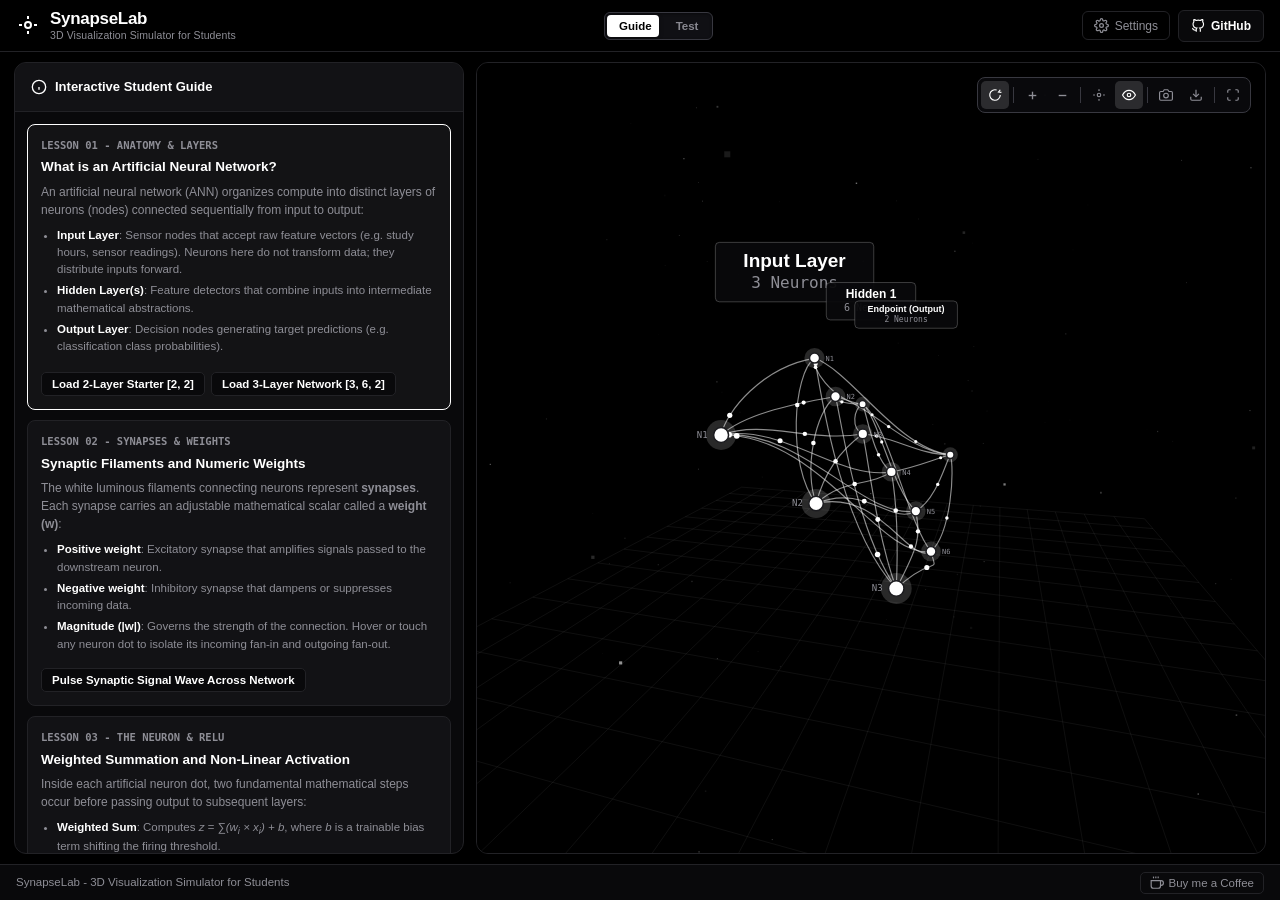
==== commit 30ede403: "Strip all sections from settings except feedback email, and restore UPI QR code in coffee modal" ====
--- a/index.html
+++ b/index.html
@@ -420,72 +420,17 @@
       </div>
 
       <div class="settings-grid">
-        <!-- Sensitivity Options -->
+        <!-- Send Feedback / Report Issue -->
         <div class="settings-section">
           <div class="settings-section-header">
-            <strong>Camera &amp; Sensitivity</strong>
-            <span class="settings-hint">Orbit &amp; Zoom Controls</span>
-          </div>
-
-          <div class="settings-control-group">
-            <div class="settings-control-header">
-              <span>Orbit Sensitivity</span>
-              <span class="settings-value-badge" id="valOrbitSens">1.0x</span>
-            </div>
-            <input type="range" class="settings-slider" id="sliderOrbitSens" min="0.3" max="2.5" step="0.1" value="1.0">
-          </div>
-
-          <div class="settings-control-group">
-            <div class="settings-control-header">
-              <span>Zoom Sensitivity</span>
-              <span class="settings-value-badge" id="valZoomSens">1.0x</span>
-            </div>
-            <input type="range" class="settings-slider" id="sliderZoomSens" min="0.3" max="2.5" step="0.1" value="1.0">
-          </div>
-
-          <div class="settings-control-group">
-            <div class="settings-control-header">
-              <span>Auto Orbit Speed</span>
-              <span class="settings-value-badge" id="valOrbitSpeed">1.0x</span>
-            </div>
-            <input type="range" class="settings-slider" id="sliderOrbitSpeed" min="0.2" max="3.0" step="0.1" value="1.0">
-          </div>
-
-          <!-- Thread Luminosity -->
-          <div class="settings-control-group">
-            <div class="settings-control-header">
-              <span>Thread Luminosity</span>
-              <span class="settings-value-badge" id="valLuminosity">55%</span>
-            </div>
-            <input type="range" class="settings-slider" id="sliderLuminosity" min="20" max="100" step="5" value="55">
-          </div>
-
-          <div class="settings-toggle-row">
-            <div>
-              <strong style="font-size:12.5px; display:block;">Moving Starfield</strong>
-              <span style="font-size:11px; color:var(--text-muted);">3D cosmic stars in background</span>
-            </div>
-            <div class="toggle-switch active" id="toggleStars">
-              <div class="toggle-thumb"></div>
-            </div>
-          </div>
-
-          <button type="button" class="btn" id="btnResetSettings" style="margin-top:4px; font-size:11.5px;">Reset to Defaults</button>
-        </div>
-
-        <div class="settings-divider"></div>
-
-        <!-- Developer Contact & Feedback -->
-        <div class="settings-section">
-          <div class="settings-section-header">
-            <strong>Report an Issue / Feedback</strong>
+            <strong>Send Feedback / Report Issue</strong>
             <span class="settings-hint">Bug, UI glitch, or suggestion</span>
           </div>
 
           <div class="settings-issue-box">
             <div class="issue-form-group">
               <input type="text" id="issueSubjectInput" class="issue-input" placeholder="Topic (e.g. Mobile Layout Glitch, Feature Request)" value="SynapseLab Feedback">
-              <textarea id="issueBodyInput" class="issue-textarea" rows="3" placeholder="Describe the issue, device type, or ideas..."></textarea>
+              <textarea id="issueBodyInput" class="issue-textarea" rows="4" placeholder="Describe the issue, device type, or ideas..."></textarea>
             </div>
 
             <button type="button" class="btn btn-report-warning" id="btnSendIssueEmail" style="width:100%; justify-content:center; gap:8px;">
@@ -497,65 +442,6 @@
             </button>
           </div>
         </div>
-
-        <div class="settings-divider"></div>
-
-        <!-- Export & Downloads -->
-        <div class="settings-section">
-          <div class="settings-section-header">
-            <strong>Export &amp; Downloads</strong>
-            <span class="settings-hint">Python script &amp; 3D network snapshot</span>
-          </div>
-
-          <div class="settings-btn-row">
-            <button type="button" class="btn" id="btnSettingsDownloadCode" style="flex:1; justify-content:center; gap:6px;">
-              <svg width="14" height="14" viewBox="0 0 24 24" fill="none" stroke="currentColor" stroke-width="2">
-                <path d="M21 15v4a2 2 0 0 1-2 2H5a2 2 0 0 1-2-2v-4"/>
-                <polyline points="7 10 12 15 17 10"/>
-                <line x1="12" y1="15" x2="12" y2="3"/>
-              </svg>
-              <span>Download Code (.py)</span>
-            </button>
-            <button type="button" class="btn" id="btnSettingsSaveImage" style="flex:1; justify-content:center; gap:6px;">
-              <svg width="14" height="14" viewBox="0 0 24 24" fill="none" stroke="currentColor" stroke-width="2">
-                <path d="M23 19a2 2 0 0 1-2 2H3a2 2 0 0 1-2-2V8a2 2 0 0 1 2-2h4l2-3h6l2 3h4a2 2 0 0 1 2 2z"/>
-                <circle cx="12" cy="13" r="4"/>
-              </svg>
-              <span>Save Screen Image (.png)</span>
-            </button>
-          </div>
-        </div>
-
-        <div class="settings-divider"></div>
-
-        <!-- Share Options -->
-        <div class="settings-section">
-          <div class="settings-section-header">
-            <strong>Share Simulator</strong>
-            <span class="settings-hint">Direct link</span>
-          </div>
-
-          <button type="button" class="btn" id="btnSettingsShareLink" style="width:100%; justify-content:center; gap:8px;">
-            <svg width="14" height="14" viewBox="0 0 24 24" fill="none" stroke="currentColor" stroke-width="2">
-              <rect width="14" height="14" x="8" y="8" rx="2" ry="2"/>
-              <path d="M4 16c-1.1 0-2-.9-2-2V4c0-1.1.9-2 2-2h10c1.1 0 2 .9 2 2"/>
-            </svg>
-            <span id="settingsShareCopyText">Copy Direct Link</span>
-          </button>
-        </div>
-
-        <div class="settings-divider"></div>
-
-        <!-- Combined Privacy Policy & Terms Link -->
-        <div class="settings-section">
-          <div class="settings-section-header">
-            <strong>Legal &amp; Policy</strong>
-            <span class="settings-hint">Zero Tracking - MIT License</span>
-          </div>
-          <button type="button" class="btn open-legal-trigger" id="btnSettingsOpenLegal" style="width:100%; justify-content:center;">
-            <span>View Privacy Policy &amp; Terms of Service</span>
-          </button>
-        </div>
       </div>
     </div>
   </div>
@@ -566,6 +452,11 @@
       <div class="modal-header">
         <h3 class="modal-title" id="coffeeModalTitle">Support Developer</h3>
         <button class="modal-close-btn" id="btnCloseCoffee" type="button" aria-label="Close modal">&times;</button>
+      </div>
+
+      <!-- Live UPI QR Code -->
+      <div class="snack-qr-pad" style="display:flex; justify-content:center; align-items:center; padding:12px; background:var(--surface-alt); border:1px solid var(--border); border-radius:8px; margin-bottom:12px;">
+        <img id="snackQrImg" src="https://api.qrserver.com/v1/create-qr-code/?size=180x180&amp;format=svg&amp;data=upi%3A%2F%2Fpay%3Fpa%3DPurohit2009%40fam%26pn%3DShivam%26am%3D50%26cu%3DINR" alt="UPI Payment QR Code" width="136" height="136" style="border-radius:4px; background:#ffffff; padding:6px; display:block;">
       </div>
 
       <div class="snack-upi-copy" id="snackUpiCopyBtn" title="Click to copy UPI ID">
--- a/style.css
+++ b/style.css
@@ -1434,57 +1434,66 @@
 }
 
 /* -------------------------------------------------------------------------
-   8. MOBILE RESPONSIVENESS & COMPREHENSIVE DEVICE REDESIGN
+   8. MOBILE RESPONSIVENESS & UNIVERSAL DEVICE REDESIGN (Zero Slop, Zero Overlap)
    ------------------------------------------------------------------------- */
 
-/* General Mobile & Tablet Rule: < 960px or Landscape Phones */
-@media (max-width: 960px), (max-height: 520px) {
+/* Universal Mobile & Compact Viewports (<= 920px width or low height) */
+@media (max-width: 920px), (max-height: 520px) {
   html, body {
     height: 100%;
     overflow: hidden;
     -webkit-text-size-adjust: 100%;
   }
 
+  .nav {
+    height: 44px;
+  }
+
+  .nav-inner {
+    height: 44px;
+    padding: 0 12px;
+    justify-content: space-between;
+    gap: 8px;
+  }
+
   .brand-sub {
     display: none;
   }
 
-  .modal-dialog {
-    padding: 14px;
-    width: 95vw;
-    max-height: 90vh;
-  }
-}
-
-/* 1. Mobile Portrait (< 960px and portrait, or <= 768px) */
-@media (max-width: 960px) and (orientation: portrait), (max-width: 768px) and (orientation: portrait) {
-  main {
-    flex-direction: column;
-    padding: 6px;
-    height: calc(100dvh - 50px);
-    padding-bottom: 52px; /* Space for the bottom floating mode switcher */
+  .brand-title {
+    font-size: 15px;
+  }
+
+  .brand-icon {
+    width: 20px;
+    height: 20px;
+  }
+
+  .nav-end {
     gap: 6px;
   }
 
-  .brand-title {
-    font-size: 15.5px;
-  }
-
-  /* Compact sleek mode switcher floating at bottom on mobile portrait */
+  .nav-end .btn,
+  .nav-end .nav-icon-btn {
+    padding: 4px 8px;
+    font-size: 11.5px;
+  }
+
+  /* Compact Mode Switcher ALWAYS centered at bottom of screen on any device <= 920px */
   .mode-segmented {
-    position: fixed;
-    bottom: 12px;
-    left: 50%;
-    transform: translateX(-50%);
-    z-index: 950;
-    min-width: 170px;
+    position: fixed !important;
+    bottom: 12px !important;
+    left: 50% !important;
+    transform: translateX(-50%) !important;
+    z-index: 999 !important;
+    min-width: 160px;
     height: 30px;
     padding: 2px;
-    background: rgba(14, 14, 18, 0.94);
-    backdrop-filter: blur(20px);
-    -webkit-backdrop-filter: blur(20px);
-    border: 1px solid rgba(255, 255, 255, 0.2);
-    box-shadow: 0 8px 24px rgba(0, 0, 0, 0.8);
+    background: rgba(14, 14, 18, 0.96) !important;
+    backdrop-filter: blur(24px) !important;
+    -webkit-backdrop-filter: blur(24px) !important;
+    border: 1px solid rgba(255, 255, 255, 0.22) !important;
+    box-shadow: 0 8px 30px rgba(0, 0, 0, 0.85) !important;
     border-radius: 6px;
   }
 
@@ -1497,9 +1506,52 @@
   }
 
   .mode-tab {
-    padding: 3px 12px;
+    padding: 3px 14px;
     font-size: 11px;
     border-radius: 4px;
+  }
+
+  .bottom-bar {
+    display: none !important;
+  }
+
+  .modal-dialog {
+    padding: 14px;
+    width: 95vw;
+    max-height: 90vh;
+  }
+}
+
+/* Portrait Mobile & Vertical Tablets */
+@media (max-width: 920px) and (orientation: portrait), (max-width: 920px) and (max-aspect-ratio: 11/10) {
+  main {
+    flex-direction: column !important;
+    padding: 6px;
+    height: calc(100dvh - 44px);
+    padding-bottom: 50px; /* Space for the bottom floating mode switcher */
+    gap: 6px;
+  }
+
+  .mode-sidebar {
+    width: 100% !important;
+    height: 48% !important;
+    border-radius: 8px;
+    flex-shrink: 0;
+  }
+
+  .vis-pane {
+    width: 100% !important;
+    height: 52% !important;
+    border-radius: 8px;
+    flex: 1;
+  }
+
+  .guide-header {
+    padding: 10px 12px;
+  }
+
+  .guide-header h2 {
+    font-size: 12px;
   }
 
   .lesson-list {
@@ -1513,21 +1565,17 @@
     padding: 10px 12px;
   }
 
-  /* Hide bottom bar on mobile so mode switcher sits cleanly at the bottom without overlap */
-  .bottom-bar {
-    display: none !important;
-  }
-
-  .mode-sidebar {
-    width: 100%;
-    height: 48%;
-    border-radius: 8px;
-  }
-
-  .vis-pane {
-    width: 100%;
-    height: 52%;
-    border-radius: 8px;
+  .lesson-title {
+    font-size: 12.5px;
+  }
+
+  .lesson-desc {
+    font-size: 11px;
+  }
+
+  .lesson-points {
+    margin: 6px 0 4px 14px;
+    font-size: 11px;
   }
 
   .vis-live-badge {
@@ -1538,10 +1586,24 @@
     font-size: 9.5px;
     padding: 3px 8px;
   }
-}
-
-/* 2. Mobile Landscape Redesign (< 520px height) */
-@media (max-height: 520px) and (orientation: landscape) {
+
+  .vscode-breadcrumbs {
+    display: none;
+  }
+
+  .vscode-tabs-bar {
+    height: 32px;
+    padding: 0 8px;
+  }
+
+  .vscode-textarea {
+    font-size: 13px;
+    padding: 10px 10px;
+  }
+}
+
+/* Landscape Mobile & Low-Height Screens */
+@media (max-width: 920px) and (orientation: landscape) and (min-aspect-ratio: 11/10), (max-height: 520px) and (orientation: landscape) {
   .nav {
     height: 38px;
   }
@@ -1549,7 +1611,6 @@
   .nav-inner {
     height: 38px;
     padding: 0 10px;
-    gap: 8px;
   }
 
   .brand-icon {
@@ -1558,108 +1619,70 @@
   }
 
   .brand-title {
-    font-size: 13px;
-  }
-
-  .mode-segmented {
-    height: 28px;
-    padding: 2px;
-  }
-
-  .mode-tab {
-    padding: 2px 8px;
-    font-size: 11px;
-    gap: 4px;
-  }
-
-  .mode-tab svg {
-    width: 12px;
-    height: 12px;
-  }
-
-  .nav-end .btn span,
-  .nav-end .nav-icon-btn span {
-    display: none;
-  }
-
-  .nav-end .btn,
-  .nav-end .nav-icon-btn {
-    padding: 3px 7px;
+    font-size: 13.5px;
   }
 
   main {
-    flex-direction: row;
+    flex-direction: row !important;
     height: calc(100dvh - 38px);
     padding: 4px;
     gap: 6px;
   }
 
   .mode-sidebar {
-    width: 44%;
-    height: 100%;
+    width: 46% !important;
+    height: 100% !important;
     border-radius: 8px;
   }
 
   .vis-pane {
-    width: 56%;
-    height: 100%;
+    width: 54% !important;
+    height: 100% !important;
     border-radius: 8px;
   }
 
-  .bottom-bar {
-    display: none !important; /* Hide footer in landscape to maximize vertical space */
+  .vscode-breadcrumbs {
+    display: none;
   }
 
   .vscode-tabs-bar {
     height: 30px;
-    padding: 0 4px;
-  }
-
-  .vscode-tab {
+    padding: 0 6px;
+  }
+
+  .vscode-editor-body {
+    font-size: 11.5px;
+  }
+
+  .vscode-gutter {
+    width: 32px;
+    padding: 6px 0;
     font-size: 11px;
-    padding: 0 8px;
-    gap: 4px;
-  }
-
-  .vscode-action-btn {
-    padding: 2px 6px;
-    font-size: 10.5px;
-    gap: 3px;
-  }
-
-  .vscode-breadcrumbs {
-    display: none; /* Hide breadcrumbs in landscape to gain 22px of editor space */
-  }
-
-  .vscode-editor-body {
-    font-size: 11px;
-  }
-
-  .vscode-gutter {
-    width: 30px;
-    padding: 6px 0;
-    font-size: 10.5px;
   }
 
   .gutter-line {
-    height: 17.5px;
+    height: 18px;
   }
 
   .vscode-textarea {
-    font-size: 11px;
-    line-height: 1.6;
+    font-size: 11.5px;
+    line-height: 1.55;
     padding: 6px 8px;
   }
-
-  .vscode-status-bar {
-    height: 20px;
-    font-size: 9.5px;
-  }
-
-  .status-left span:nth-child(4),
-  .status-left span:nth-child(5),
-  .status-left span:nth-child(6) {
+}
+
+/* Extra Small Mobile (< 480px) */
+@media (max-width: 480px) {
+  .brand-title {
+    font-size: 14px;
+  }
+
+  .nav-end .btn span {
     display: none;
+  }
+
+  .nav-end .btn {
+    padding: 4px 6px;
   }
 
   .viewport-toolbar {
@@ -1671,151 +1694,6 @@
   .vp-btn {
     width: 24px;
     height: 24px;
-  }
-
-  .vis-live-badge {
-    top: auto;
-    bottom: 8px;
-    left: 8px;
-    max-width: 210px;
-    font-size: 9px;
-    padding: 2px 6px;
-  }
-}
-
-/* 3. Small Mobile Width (< 560px) */
-@media (max-width: 560px) {
-  .nav-inner .btn span {
-    display: none;
-  }
-
-  .nav-inner .nav-icon-btn span {
-    display: none;
-  }
-
-  .bottom-bar {
-    height: auto;
-    padding: 6px 10px;
-    flex-wrap: wrap;
-    gap: 6px;
-  }
-
-  .bottom-left {
-    gap: 8px;
-    flex-wrap: wrap;
-  }
-}
-
-/* 4. Extra Small Mobile (< 480px) */
-@media (max-width: 480px) {
-  .navbar {
-    height: 44px;
-  }
-
-  .nav-inner {
-    padding: 0 8px;
-    gap: 6px;
-  }
-
-  .brand-area {
-    gap: 6px;
-  }
-
-  .brand-icon {
-    width: 17px;
-    height: 17px;
-  }
-
-  .brand-title {
-    font-size: 14.5px;
-  }
-
-  .mode-segmented {
-    bottom: 10px;
-    min-width: 160px;
-    height: 28px;
-    padding: 2px;
-  }
-
-  .mode-tab {
-    padding: 2px 10px;
-    font-size: 10.5px;
-    gap: 0;
-  }
-
-  .nav-end {
-    gap: 4px;
-  }
-
-  .nav-icon-btn, .btn {
-    padding: 4px 7px;
-  }
-
-  .vis-live-badge {
-    top: auto;
-    bottom: 58px;
-    left: 8px;
-    max-width: calc(100% - 16px);
-    font-size: 9.5px;
-    padding: 3px 8px;
-    white-space: nowrap;
-    overflow: hidden;
-    text-overflow: ellipsis;
-  }
-
-  .viewport-toolbar {
-    top: 8px;
-    right: 8px;
-    padding: 2px;
-  }
-
-  .vp-btn {
-    width: 26px;
-    height: 26px;
-  }
-
-  .vscode-editor-body {
-    font-size: 13px;
-  }
-
-  .vscode-gutter {
-    width: 36px;
-    font-size: 12px;
-  }
-
-  .vscode-textarea {
-    font-size: 13px;
-    padding: 10px 10px;
-  }
-
-  .vscode-status-bar {
-    font-size: 10px;
-    padding: 0 6px;
-  }
-
-  .status-py {
-    display: none;
-  }
-}
-
-/* 5. Micro Mobile (< 380px) */
-@media (max-width: 380px) {
-  .brand-title {
-    font-size: 11.5px;
-  }
-
-  .mode-tab {
-    padding: 2px 5px;
-    font-size: 10px;
-  }
-
-  .bottom-bar {
-    font-size: 10px;
-    padding: 4px 8px;
-  }
-
-  .bottom-action-btn span {
-    display: none;
   }
 }
 
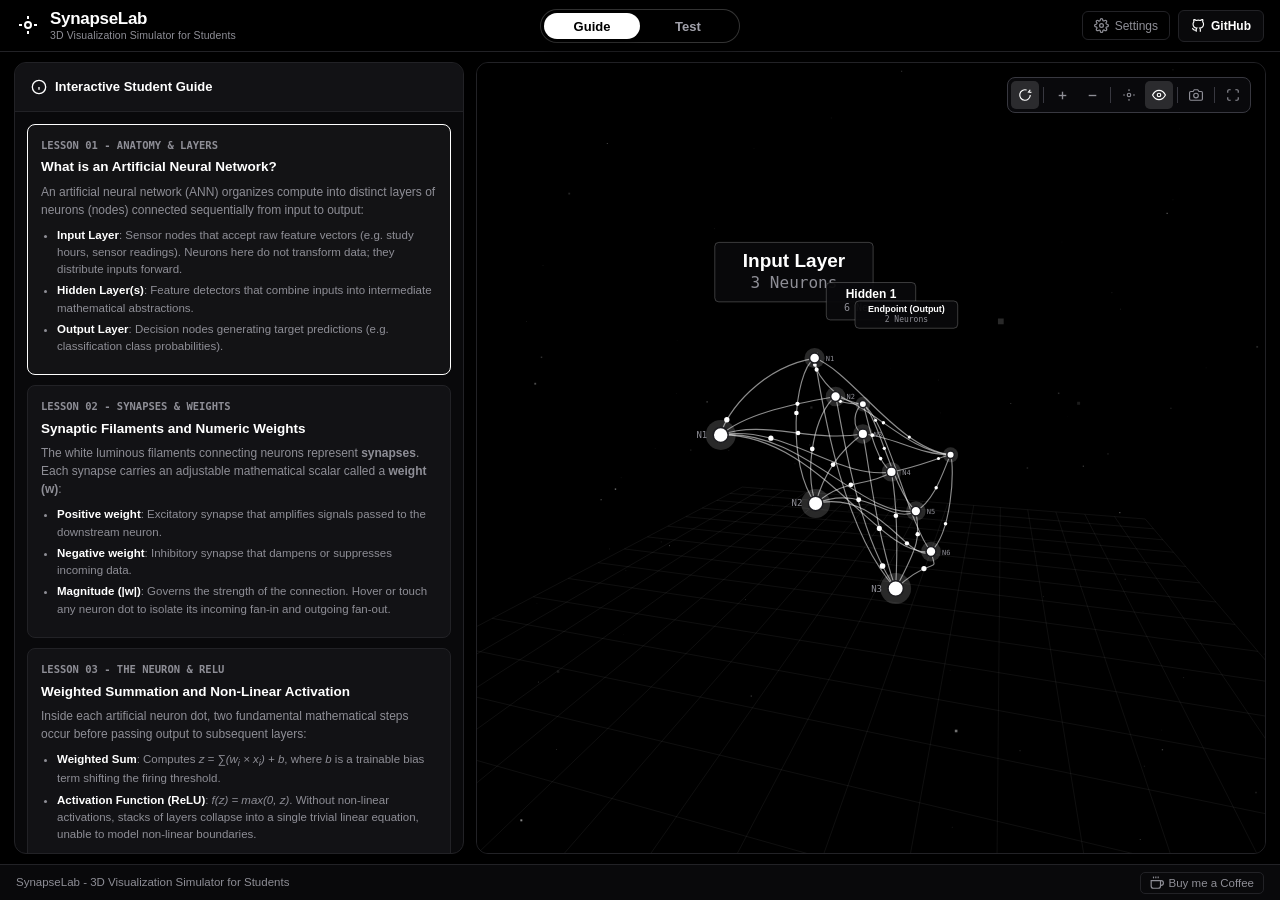
==== commit c6c1b43d: "Refactor mobile UI with macOS capsule pill switcher, remove guide button clutter, add 2-finger pinch" ====
--- a/index.html
+++ b/index.html
@@ -78,18 +78,6 @@
         </div>
       </a>
 
-      <!-- Mode Switcher: Guide vs Test (Compact Sleek Pill, Zero Symbols) -->
-      <div class="mode-segmented" id="modeSegmented" data-active="guide" role="tablist" aria-label="Learning Mode">
-        <div class="slider-pill"></div>
-        <button class="mode-tab active" id="tabGuide" type="button" role="tab" aria-selected="true">
-          <span>Guide</span>
-        </button>
-
-        <button class="mode-tab" id="tabTest" type="button" role="tab" aria-selected="false">
-          <span>Test</span>
-        </button>
-      </div>
-
       <!-- Navigation Right Utilities -->
       <div class="nav-end">
         <!-- Settings Button -->
@@ -110,6 +98,17 @@
       </div>
     </div>
   </nav>
+
+  <!-- Mode Switcher Pill Capsule (Outside nav to prevent backdrop-filter trap; top center desktop, floating bottom mobile) -->
+  <div class="mode-segmented" id="modeSegmented" data-active="guide" role="tablist" aria-label="Learning Mode">
+    <div class="slider-pill"></div>
+    <button class="mode-tab active" id="tabGuide" type="button" role="tab" aria-selected="true">
+      <span>Guide</span>
+    </button>
+    <button class="mode-tab" id="tabTest" type="button" role="tab" aria-selected="false">
+      <span>Test</span>
+    </button>
+  </div>
 
   <!-- =========================================================================
        2. MAIN WORKSPACE
@@ -144,14 +143,6 @@
             <li><strong>Hidden Layer(s)</strong>: Feature detectors that combine inputs into intermediate mathematical abstractions.</li>
             <li><strong>Output Layer</strong>: Decision nodes generating target predictions (e.g. classification class probabilities).</li>
           </ul>
-          <div class="lesson-actions-group">
-            <button class="lesson-action" id="btnLesson1Starter" type="button">
-              <span>Load 2-Layer Starter [2, 2]</span>
-            </button>
-            <button class="lesson-action" id="btnLesson1Standard" type="button">
-              <span>Load 3-Layer Network [3, 6, 2]</span>
-            </button>
-          </div>
         </article>
 
         <!-- Lesson 2 -->
@@ -166,9 +157,6 @@
             <li><strong>Negative weight</strong>: Inhibitory synapse that dampens or suppresses incoming data.</li>
             <li><strong>Magnitude (|w|)</strong>: Governs the strength of the connection. Hover or touch any neuron dot to isolate its incoming fan-in and outgoing fan-out.</li>
           </ul>
-          <button class="lesson-action" id="btnPulseGuide" type="button">
-            <span>Pulse Synaptic Signal Wave Across Network</span>
-          </button>
         </article>
 
         <!-- Lesson 3 -->
@@ -182,9 +170,6 @@
             <li><strong>Weighted Sum</strong>: Computes <em>z = &sum;(w<sub>i</sub> &times; x<sub>i</sub>) + b</em>, where <em>b</em> is a trainable bias term shifting the firing threshold.</li>
             <li><strong>Activation Function (ReLU)</strong>: <em>f(z) = max(0, z)</em>. Without non-linear activations, stacks of layers collapse into a single trivial linear equation, unable to model non-linear boundaries.</li>
           </ul>
-          <button class="lesson-action" id="btnLesson3Inspect" type="button">
-            <span>Inspect Activated Network [2, 5, 2]</span>
-          </button>
         </article>
 
         <!-- Lesson 4 -->
@@ -199,9 +184,6 @@
             <li><strong>Intermediate Layers</strong>: Combine primitives into geometric contours, shapes, and textures.</li>
             <li><strong>Deep Hidden Layers</strong>: Synthesize high-level semantic concepts before reaching the final decision layer.</li>
           </ul>
-          <button class="lesson-action" id="btnLesson4Deep" type="button">
-            <span>Load Deep 4-Layer Network [3, 8, 6, 2]</span>
-          </button>
         </article>
 
         <!-- Lesson 5 -->
@@ -216,9 +198,6 @@
             <li><strong>Backpropagation</strong>: Computes analytical partial derivatives <em>&part;&Lscr;/&part;w</em> for every weight via the calculus chain rule.</li>
             <li><strong>Gradient Descent</strong>: Updates weights opposite the error gradient: <em>w &larr; w - &eta; &part;&Lscr;/&part;w</em>, where <em>&eta;</em> is the learning rate.</li>
           </ul>
-          <button class="lesson-action" id="btnLesson5Train" type="button">
-            <span>Simulate Backprop Training Cascade</span>
-          </button>
         </article>
 
         <!-- Lesson 6: Transition to Code -->
@@ -226,11 +205,8 @@
           <div class="lesson-tag">LESSON 06 - CODE LAB</div>
           <h3 class="lesson-title">Ready to Build Your Own Architecture?</h3>
           <p class="lesson-desc">
-            You now understand layers, synapses, weights, activations, and backpropagation. Switch over to <strong>Test Mode</strong> to edit <code>network_threads.py</code> directly: customize layer dimensions, tune learning rates, and run forward passes live!
+            You now understand layers, synapses, weights, activations, and backpropagation. Tap anywhere on this card to switch to <strong>Test Mode</strong> and write custom Python architectures in <code>network_threads.py</code>.
           </p>
-          <button class="lesson-action primary-action" id="btnSwitchToTest" type="button">
-            <span>Switch to Test Mode (Code Lab)</span>
-          </button>
         </article>
       </div>
     </aside>
@@ -264,14 +240,6 @@
             </svg>
             <span>Simulate</span>
           </button>
-          <button class="vscode-action-btn" id="btnDownloadCodeTab" type="button" title="Download Python Script (network_threads.py)">
-            <svg width="11" height="11" viewBox="0 0 24 24" fill="none" stroke="currentColor" stroke-width="2">
-              <path d="M21 15v4a2 2 0 0 1-2 2H5a2 2 0 0 1-2-2v-4"/>
-              <polyline points="7 10 12 15 17 10"/>
-              <line x1="12" y1="15" x2="12" y2="3"/>
-            </svg>
-            <span>Download</span>
-          </button>
         </div>
       </div>
 
@@ -362,14 +330,6 @@
           <svg width="14" height="14" viewBox="0 0 24 24" fill="none" stroke="currentColor" stroke-width="2">
             <path d="M23 19a2 2 0 0 1-2 2H3a2 2 0 0 1-2-2V8a2 2 0 0 1 2-2h4l2-3h6l2 3h4a2 2 0 0 1 2 2z"/>
             <circle cx="12" cy="13" r="4"/>
-          </svg>
-        </button>
-
-        <button class="vp-btn" id="btnDownloadCode" type="button" data-tooltip="Download Python Script (.py)" title="Download Python Script (.py)">
-          <svg width="14" height="14" viewBox="0 0 24 24" fill="none" stroke="currentColor" stroke-width="2">
-            <path d="M21 15v4a2 2 0 0 1-2 2H5a2 2 0 0 1-2-2v-4"/>
-            <polyline points="7 10 12 15 17 10"/>
-            <line x1="12" y1="15" x2="12" y2="3"/>
           </svg>
         </button>
 
--- a/style.css
+++ b/style.css
@@ -111,32 +111,37 @@
   letter-spacing: 0.1px;
 }
 
-/* Mode Switcher Segmented Control (Clean Developer Styling, Sleek & Compact) */
+/* Mode Switcher Segmented Control (macOS Pill Capsule Aesthetic Inspired by Image 2) */
 .mode-segmented {
-  position: relative;
+  position: fixed;
+  top: 9px;
+  left: 50%;
+  transform: translateX(-50%);
+  z-index: 1005;
   display: inline-flex;
   align-items: center;
-  background: #101014;
-  border: 1px solid var(--border-strong);
-  border-radius: 6px;
-  padding: 2px;
-  height: 28px;
+  background: #000000;
+  border: 1px solid rgba(255, 255, 255, 0.2);
+  border-radius: 9999px;
+  padding: 3px;
+  height: 34px;
+  min-width: 200px;
   gap: 0;
-  box-shadow: inset 0 1px 3px rgba(0, 0, 0, 0.4);
+  box-shadow: 0 4px 20px rgba(0, 0, 0, 0.6);
 }
 
 .slider-pill {
   position: absolute;
-  top: 2px;
-  bottom: 2px;
-  left: 2px;
-  width: calc(50% - 2px);
+  top: 3px;
+  bottom: 3px;
+  left: 3px;
+  width: calc(50% - 3px);
   background: #ffffff;
-  border-radius: 4px;
+  border-radius: 9999px;
   transition: transform 0.22s cubic-bezier(0.16, 1, 0.3, 1);
   pointer-events: none;
   z-index: 1;
-  box-shadow: 0 1px 4px rgba(0, 0, 0, 0.4);
+  box-shadow: 0 2px 8px rgba(0, 0, 0, 0.5);
 }
 
 .mode-segmented[data-active="guide"] .slider-pill {
@@ -152,17 +157,17 @@
   z-index: 2;
   background: transparent;
   border: none;
-  color: #888890;
-  font-size: 11.5px;
+  color: #a1a1aa;
+  font-size: 13px;
   font-weight: 600;
-  padding: 3px 12px;
-  border-radius: 4px;
+  padding: 5px 18px;
+  border-radius: 9999px;
   cursor: pointer;
   display: inline-flex;
   align-items: center;
   justify-content: center;
   gap: 0;
-  transition: color 0.2s ease;
+  transition: color 0.18s ease;
   font-family: inherit;
   flex: 1;
   user-select: none;
@@ -170,7 +175,7 @@
 }
 
 .mode-tab:hover {
-  color: #e4e4e7;
+  color: #ffffff;
 }
 
 .mode-segmented[data-active="guide"] #tabGuide,
@@ -1482,33 +1487,64 @@
   /* Compact Mode Switcher ALWAYS centered at bottom of screen on any device <= 920px */
   .mode-segmented {
     position: fixed !important;
-    bottom: 12px !important;
+    top: auto !important;
+    bottom: calc(14px + env(safe-area-inset-bottom, 0px)) !important;
     left: 50% !important;
     transform: translateX(-50%) !important;
-    z-index: 999 !important;
-    min-width: 160px;
-    height: 30px;
-    padding: 2px;
-    background: rgba(14, 14, 18, 0.96) !important;
+    z-index: 1005 !important;
+    min-width: 210px;
+    height: 38px;
+    padding: 3px;
+    background: rgba(10, 10, 12, 0.94) !important;
     backdrop-filter: blur(24px) !important;
     -webkit-backdrop-filter: blur(24px) !important;
     border: 1px solid rgba(255, 255, 255, 0.22) !important;
-    box-shadow: 0 8px 30px rgba(0, 0, 0, 0.85) !important;
+    box-shadow: 0 8px 32px rgba(0, 0, 0, 0.9) !important;
+    border-radius: 9999px !important;
+  }
+
+  .slider-pill {
+    top: 3px;
+    bottom: 3px;
+    left: 3px;
+    width: calc(50% - 3px);
+    border-radius: 9999px !important;
+  }
+
+  .mode-tab {
+    padding: 6px 18px;
+    font-size: 13px;
+    border-radius: 9999px !important;
+  }
+
+  /* Compact Symbol Box (Viewport Toolbar) on Mobile */
+  .viewport-toolbar {
+    top: 6px;
+    right: 6px;
+    padding: 2px 4px;
+    gap: 3px;
+    background: rgba(10, 10, 12, 0.9);
+    border: 1px solid rgba(255, 255, 255, 0.16);
     border-radius: 6px;
-  }
-
-  .slider-pill {
-    top: 2px;
-    bottom: 2px;
-    left: 2px;
-    width: calc(50% - 2px);
-    border-radius: 4px;
-  }
-
-  .mode-tab {
-    padding: 3px 14px;
-    font-size: 11px;
-    border-radius: 4px;
+    z-index: 50;
+  }
+
+  .vp-btn {
+    width: 25px;
+    height: 25px;
+    padding: 3px;
+  }
+
+  .vp-btn svg {
+    width: 12px;
+    height: 12px;
+  }
+
+  /* Hide zoom buttons on mobile since pinch-to-zoom is supported natively */
+  #btnZoomIn,
+  #btnZoomOut,
+  .viewport-toolbar .vp-divider:nth-of-type(1) {
+    display: none !important;
   }
 
   .bottom-bar {
@@ -1526,9 +1562,8 @@
 @media (max-width: 920px) and (orientation: portrait), (max-width: 920px) and (max-aspect-ratio: 11/10) {
   main {
     flex-direction: column !important;
-    padding: 6px;
+    padding: 6px 6px 58px 6px;
     height: calc(100dvh - 44px);
-    padding-bottom: 50px; /* Space for the bottom floating mode switcher */
     gap: 6px;
   }
 
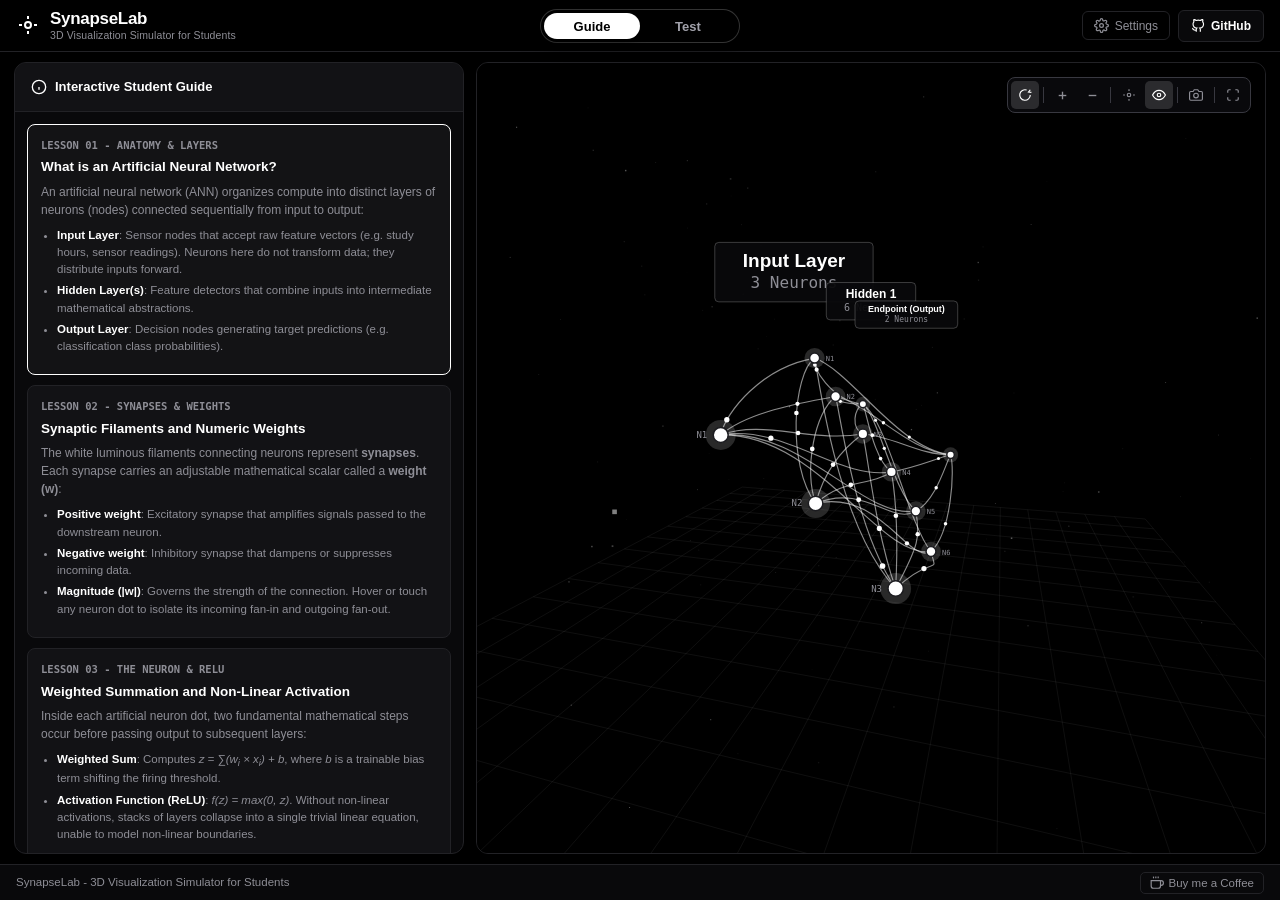
==== commit 036dd5e6: "Update settings modal: restore camera & sensitivity sliders, starfield toggle, reset button, share c" ====
--- a/index.html
+++ b/index.html
@@ -380,27 +380,90 @@
       </div>
 
       <div class="settings-grid">
-        <!-- Send Feedback / Report Issue -->
+        <!-- Camera & Sensitivity Sliders & Moving Starfield -->
         <div class="settings-section">
           <div class="settings-section-header">
-            <strong>Send Feedback / Report Issue</strong>
-            <span class="settings-hint">Bug, UI glitch, or suggestion</span>
-          </div>
-
-          <div class="settings-issue-box">
-            <div class="issue-form-group">
-              <input type="text" id="issueSubjectInput" class="issue-input" placeholder="Topic (e.g. Mobile Layout Glitch, Feature Request)" value="SynapseLab Feedback">
-              <textarea id="issueBodyInput" class="issue-textarea" rows="4" placeholder="Describe the issue, device type, or ideas..."></textarea>
+            <strong>Camera &amp; Sensitivity</strong>
+            <span class="settings-hint">Orbit &amp; Zoom Controls</span>
+          </div>
+
+          <div class="settings-control-group">
+            <div class="settings-control-header">
+              <span>Orbit Sensitivity</span>
+              <span class="settings-value-badge" id="valOrbitSens">1.0x</span>
             </div>
-
-            <button type="button" class="btn btn-report-warning" id="btnSendIssueEmail" style="width:100%; justify-content:center; gap:8px;">
-              <svg width="14" height="14" viewBox="0 0 24 24" fill="none" stroke="currentColor" stroke-width="2">
-                <path d="M4 4h16c1.1 0 2 .9 2 2v12c0 1.1-.9 2-2 2H4c-1.1 0-2-.9-2-2V6c0-1.1.9-2 2-2z"/>
-                <polyline points="22,6 12,13 2,6"/>
-              </svg>
-              <span>Send Feedback via Email</span>
-            </button>
-          </div>
+            <input type="range" class="settings-slider" id="sliderOrbitSens" min="0.3" max="2.5" step="0.1" value="1.0">
+          </div>
+
+          <div class="settings-control-group">
+            <div class="settings-control-header">
+              <span>Zoom Sensitivity</span>
+              <span class="settings-value-badge" id="valZoomSens">1.0x</span>
+            </div>
+            <input type="range" class="settings-slider" id="sliderZoomSens" min="0.3" max="2.5" step="0.1" value="1.0">
+          </div>
+
+          <div class="settings-control-group">
+            <div class="settings-control-header">
+              <span>Auto Orbit Speed</span>
+              <span class="settings-value-badge" id="valOrbitSpeed">1.0x</span>
+            </div>
+            <input type="range" class="settings-slider" id="sliderOrbitSpeed" min="0.2" max="3.0" step="0.1" value="1.0">
+          </div>
+
+          <!-- Thread Luminosity -->
+          <div class="settings-control-group">
+            <div class="settings-control-header">
+              <span>Thread Luminosity</span>
+              <span class="settings-value-badge" id="valLuminosity">55%</span>
+            </div>
+            <input type="range" class="settings-slider" id="sliderLuminosity" min="20" max="100" step="5" value="55">
+          </div>
+
+          <!-- Moving Starfield Toggle -->
+          <div class="settings-toggle-row">
+            <div>
+              <strong style="font-size:12.5px; display:block;">Moving Starfield</strong>
+              <span style="font-size:11px; color:var(--text-muted);">3D cosmic stars in background</span>
+            </div>
+            <div class="toggle-switch active" id="toggleStars">
+              <div class="toggle-thumb"></div>
+            </div>
+          </div>
+
+          <!-- Reset to Defaults Button -->
+          <button type="button" class="btn" id="btnResetSettings" style="margin-top:6px; font-size:11.5px; width:100%; justify-content:center;">Reset to Defaults</button>
+        </div>
+
+        <div class="settings-divider"></div>
+
+        <!-- Share Simulator (Copy Link) -->
+        <div class="settings-section">
+          <div class="settings-section-header">
+            <strong>Share Simulator</strong>
+            <span class="settings-hint">Direct link</span>
+          </div>
+
+          <button type="button" class="btn" id="btnSettingsShareLink" style="width:100%; justify-content:center; gap:8px;">
+            <svg width="14" height="14" viewBox="0 0 24 24" fill="none" stroke="currentColor" stroke-width="2">
+              <rect width="14" height="14" x="8" y="8" rx="2" ry="2"/>
+              <path d="M4 16c-1.1 0-2-.9-2-2V4c0-1.1.9-2 2-2h10c1.1 0 2 .9 2 2"/>
+            </svg>
+            <span id="settingsShareCopyText">Copy Direct Link</span>
+          </button>
+        </div>
+
+        <div class="settings-divider"></div>
+
+        <!-- Combined Privacy Policy & Terms Link -->
+        <div class="settings-section">
+          <div class="settings-section-header">
+            <strong>Legal &amp; Policy</strong>
+            <span class="settings-hint">Zero Tracking &bull; MIT License</span>
+          </div>
+          <button type="button" class="btn open-legal-trigger" id="btnSettingsOpenLegal" style="width:100%; justify-content:center;">
+            <span>View Privacy Policy &amp; Terms of Service</span>
+          </button>
         </div>
       </div>
     </div>
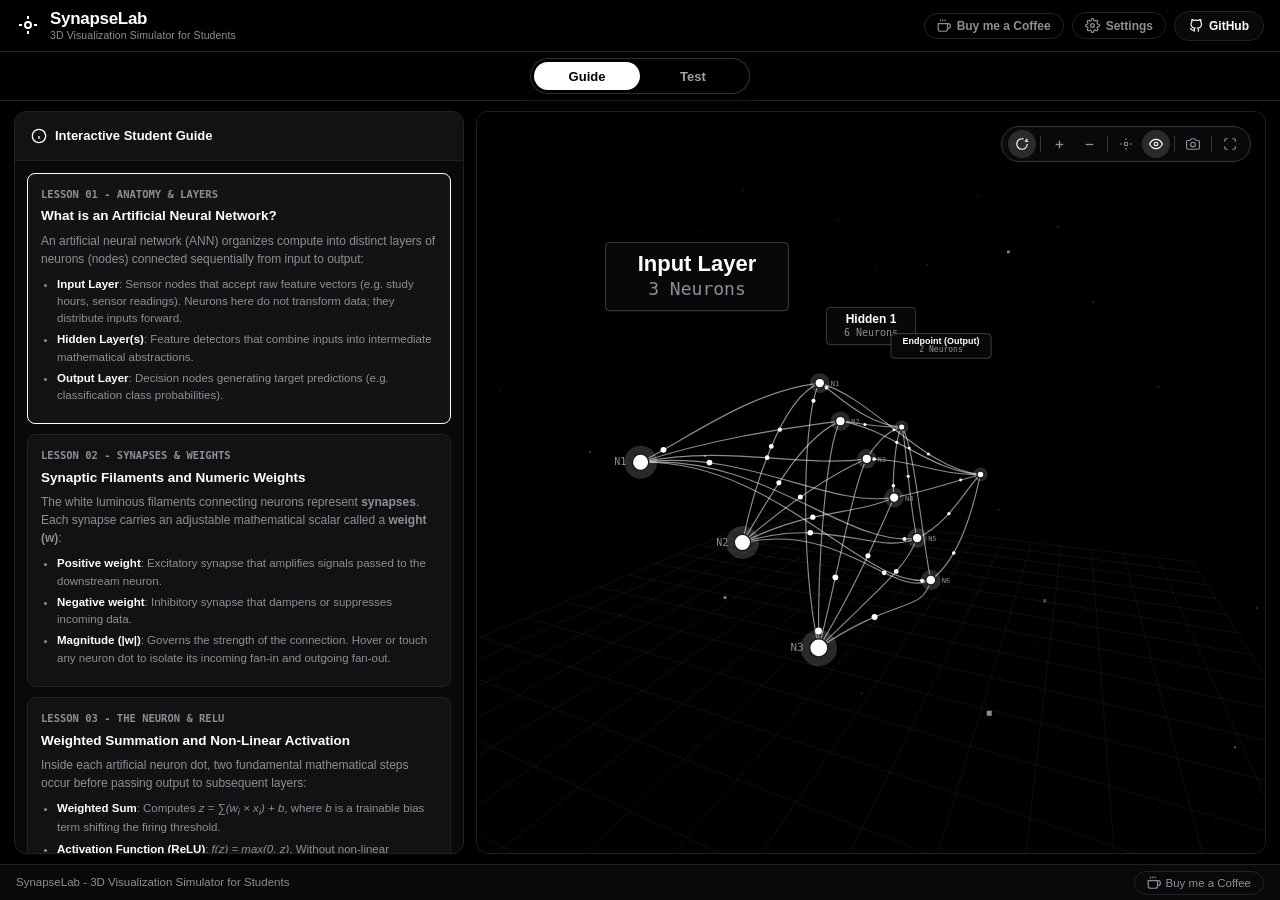
==== commit cb19b3c4: "Position mode switcher between header and body, elongate 3D output layer and canvas, surface Buy me " ====
--- a/index.html
+++ b/index.html
@@ -80,6 +80,19 @@
 
       <!-- Navigation Right Utilities -->
       <div class="nav-end">
+        <!-- Support Developer (Buy me a Coffee) -->
+        <button class="nav-icon-btn btn-open-coffee" id="btnOpenCoffeeNav" type="button" aria-label="Support Developer (Buy me a Coffee)">
+          <svg width="14" height="14" viewBox="0 0 24 24" fill="none" stroke="currentColor" stroke-width="2">
+            <path d="M18 8h1a4 4 0 0 1 0 8h-1"/>
+            <path d="M2 8h16v9a4 4 0 0 1-4 4H6a4 4 0 0 1-4-4V8z"/>
+            <line x1="6" y1="1" x2="6" y2="4"/>
+            <line x1="10" y1="1" x2="10" y2="4"/>
+            <line x1="14" y1="1" x2="14" y2="4"/>
+          </svg>
+          <span class="coffee-full-text">Buy me a Coffee</span>
+          <span class="coffee-short-text">Coffee</span>
+        </button>
+
         <!-- Settings Button -->
         <button class="nav-icon-btn" id="btnOpenSettings" type="button" aria-label="Settings">
           <svg width="15" height="15" viewBox="0 0 24 24" fill="none" stroke="currentColor" stroke-width="2" stroke-linecap="round" stroke-linejoin="round">
@@ -99,15 +112,17 @@
     </div>
   </nav>
 
-  <!-- Mode Switcher Pill Capsule (Outside nav to prevent backdrop-filter trap; top center desktop, floating bottom mobile) -->
-  <div class="mode-segmented" id="modeSegmented" data-active="guide" role="tablist" aria-label="Learning Mode">
-    <div class="slider-pill"></div>
-    <button class="mode-tab active" id="tabGuide" type="button" role="tab" aria-selected="true">
-      <span>Guide</span>
-    </button>
-    <button class="mode-tab" id="tabTest" type="button" role="tab" aria-selected="false">
-      <span>Test</span>
-    </button>
+  <!-- Mode Switcher Pill Capsule (Placed directly between Header and Body at the top) -->
+  <div class="mode-header-strip">
+    <div class="mode-segmented" id="modeSegmented" data-active="guide" role="tablist" aria-label="Learning Mode">
+      <div class="slider-pill"></div>
+      <button class="mode-tab active" id="tabGuide" type="button" role="tab" aria-selected="true">
+        <span>Guide</span>
+      </button>
+      <button class="mode-tab" id="tabTest" type="button" role="tab" aria-selected="false">
+        <span>Test</span>
+      </button>
+    </div>
   </div>
 
   <!-- =========================================================================
--- a/style.css
+++ b/style.css
@@ -111,23 +111,31 @@
   letter-spacing: 0.1px;
 }
 
+/* Mode Header Strip: Clean horizontal container between Header and Body */
+.mode-header-strip {
+  display: flex;
+  align-items: center;
+  justify-content: center;
+  background: #000000;
+  border-bottom: 1px solid var(--border);
+  padding: 6px 12px;
+  flex-shrink: 0;
+  z-index: 40;
+}
+
 /* Mode Switcher Segmented Control (macOS Pill Capsule Aesthetic Inspired by Image 2) */
 .mode-segmented {
-  position: fixed;
-  top: 9px;
-  left: 50%;
-  transform: translateX(-50%);
-  z-index: 1005;
+  position: relative;
   display: inline-flex;
   align-items: center;
   background: #000000;
   border: 1px solid rgba(255, 255, 255, 0.2);
   border-radius: 9999px;
   padding: 3px;
-  height: 34px;
-  min-width: 200px;
+  height: 36px;
+  min-width: 220px;
   gap: 0;
-  box-shadow: 0 4px 20px rgba(0, 0, 0, 0.6);
+  box-shadow: 0 4px 16px rgba(0, 0, 0, 0.6);
 }
 
 .slider-pill {
@@ -160,7 +168,7 @@
   color: #a1a1aa;
   font-size: 13px;
   font-weight: 600;
-  padding: 5px 18px;
+  padding: 6px 20px;
   border-radius: 9999px;
   cursor: pointer;
   display: inline-flex;
@@ -200,15 +208,17 @@
   border: 1px solid var(--border);
   color: var(--text-muted);
   font-size: 12px;
-  font-weight: 500;
-  padding: 6px 11px;
-  border-radius: 6px;
+  font-weight: 600;
+  padding: 5px 12px;
+  border-radius: 9999px;
   cursor: pointer;
   display: inline-flex;
   align-items: center;
   gap: 6px;
   transition: all 0.15s ease;
   font-family: inherit;
+  user-select: none;
+  -webkit-user-select: none;
 }
 
 .nav-icon-btn:hover {
@@ -217,13 +227,17 @@
   background: var(--surface-alt);
 }
 
+.coffee-short-text {
+  display: none;
+}
+
 .btn {
   display: inline-flex;
   align-items: center;
   justify-content: center;
   gap: 6px;
-  padding: 6px 12px;
-  border-radius: 6px;
+  padding: 5px 14px;
+  border-radius: 9999px;
   font-size: 12px;
   font-weight: 600;
   text-decoration: none;
@@ -233,6 +247,8 @@
   color: var(--text);
   transition: all 0.15s ease;
   font-family: inherit;
+  user-select: none;
+  -webkit-user-select: none;
 }
 
 .btn:hover {
@@ -430,8 +446,8 @@
   color: var(--text);
   font-size: 11.5px;
   font-weight: 600;
-  padding: 5px 10px;
-  border-radius: 5px;
+  padding: 6px 14px;
+  border-radius: 9999px;
   cursor: pointer;
   transition: all 0.15s ease;
 }
@@ -520,8 +536,8 @@
   color: var(--text);
   font-size: 11.5px;
   font-weight: 600;
-  padding: 4px 10px;
-  border-radius: 5px;
+  padding: 4px 12px;
+  border-radius: 9999px;
   cursor: pointer;
   display: inline-flex;
   align-items: center;
@@ -752,8 +768,8 @@
   background: rgba(14, 14, 18, 0.88);
   border: 1px solid var(--border-strong);
   color: #ffffff;
-  padding: 6px 14px;
-  border-radius: 6px;
+  padding: 6px 16px;
+  border-radius: 9999px;
   font-family: inherit;
   font-size: 12px;
   font-weight: 600;
@@ -836,7 +852,7 @@
   cursor: grabbing;
 }
 
-/* Modern Frosted Viewport Toolbar (Top Right) */
+/* Modern Frosted Viewport Toolbar (Top Right Capsule Pill) */
 .viewport-toolbar {
   position: absolute;
   top: 14px;
@@ -845,8 +861,8 @@
   align-items: center;
   background: rgba(12, 12, 15, 0.82);
   border: 1px solid var(--border-strong);
-  border-radius: 8px;
-  padding: 3px;
+  border-radius: 9999px;
+  padding: 3px 6px;
   gap: 2px;
   z-index: 30;
   backdrop-filter: blur(16px);
@@ -861,7 +877,7 @@
   background: transparent;
   border: none;
   color: var(--text-muted);
-  border-radius: 5px;
+  border-radius: 9999px;
   display: inline-flex;
   align-items: center;
   justify-content: center;
@@ -970,8 +986,8 @@
   background: transparent;
   border: 1px solid var(--border);
   color: var(--text-muted);
-  padding: 3px 9px;
-  border-radius: 5px;
+  padding: 4px 12px;
+  border-radius: 9999px;
   font-size: 11.5px;
   cursor: pointer;
   display: inline-flex;
@@ -1252,8 +1268,8 @@
   border: none;
   font-size: 10px;
   font-weight: 700;
-  padding: 2px 7px;
-  border-radius: 3px;
+  padding: 3px 9px;
+  border-radius: 9999px;
   cursor: pointer;
   transition: background 0.15s ease;
 }
@@ -1310,8 +1326,8 @@
 .snack-upi-copy {
   background: var(--surface-alt);
   border: 1px solid var(--border);
-  border-radius: 6px;
-  padding: 6px 10px;
+  border-radius: 9999px;
+  padding: 6px 14px;
   display: flex;
   align-items: center;
   justify-content: space-between;
@@ -1338,7 +1354,7 @@
   padding: 6px 0;
   font-size: 11.5px;
   font-weight: 600;
-  border-radius: 5px;
+  border-radius: 9999px;
   cursor: pointer;
   text-align: center;
   font-family: inherit;
@@ -1361,15 +1377,16 @@
   flex-direction: column;
   align-items: center;
   gap: 4px;
-  padding: 6px 2px;
+  padding: 8px 4px;
   background: var(--surface-alt);
   border: 1px solid var(--border);
-  border-radius: 6px;
+  border-radius: 12px;
   color: var(--text);
   font-size: 10.5px;
   font-weight: 600;
   cursor: pointer;
   font-family: inherit;
+  transition: all 0.15s ease;
 }
 
 .upi-app-btn:hover {
@@ -1380,7 +1397,7 @@
 .upi-app-badge {
   width: 22px;
   height: 22px;
-  border-radius: 5px;
+  border-radius: 9999px;
   display: inline-flex;
   align-items: center;
   justify-content: center;
@@ -1395,10 +1412,10 @@
   display: flex;
   align-items: center;
   gap: 10px;
-  padding: 10px 12px;
+  padding: 8px 16px;
   background: var(--surface-alt);
   border: 1px solid var(--border);
-  border-radius: 8px;
+  border-radius: 9999px;
   color: var(--text);
   font-size: 12.5px;
   font-weight: 500;
@@ -1484,36 +1501,45 @@
     font-size: 11.5px;
   }
 
-  /* Compact Mode Switcher ALWAYS centered at bottom of screen on any device <= 920px */
+  .mode-header-strip {
+    height: 44px;
+    padding: 4px 10px;
+    background: #000000;
+  }
+
+  .coffee-full-text {
+    display: none !important;
+  }
+
+  .coffee-short-text {
+    display: inline !important;
+  }
+
+  /* Mode Switcher flows naturally inside .mode-header-strip at the top */
   .mode-segmented {
-    position: fixed !important;
+    position: relative !important;
     top: auto !important;
-    bottom: calc(14px + env(safe-area-inset-bottom, 0px)) !important;
-    left: 50% !important;
-    transform: translateX(-50%) !important;
-    z-index: 1005 !important;
-    min-width: 210px;
-    height: 38px;
-    padding: 3px;
-    background: rgba(10, 10, 12, 0.94) !important;
-    backdrop-filter: blur(24px) !important;
-    -webkit-backdrop-filter: blur(24px) !important;
-    border: 1px solid rgba(255, 255, 255, 0.22) !important;
-    box-shadow: 0 8px 32px rgba(0, 0, 0, 0.9) !important;
+    bottom: auto !important;
+    left: auto !important;
+    transform: none !important;
+    min-width: 200px;
+    height: 34px;
+    padding: 2px;
+    box-shadow: 0 2px 10px rgba(0, 0, 0, 0.6) !important;
     border-radius: 9999px !important;
   }
 
   .slider-pill {
-    top: 3px;
-    bottom: 3px;
-    left: 3px;
-    width: calc(50% - 3px);
+    top: 2px;
+    bottom: 2px;
+    left: 2px;
+    width: calc(50% - 2px);
     border-radius: 9999px !important;
   }
 
   .mode-tab {
-    padding: 6px 18px;
-    font-size: 13px;
+    padding: 4px 16px;
+    font-size: 12px;
     border-radius: 9999px !important;
   }
 
@@ -1525,7 +1551,7 @@
     gap: 3px;
     background: rgba(10, 10, 12, 0.9);
     border: 1px solid rgba(255, 255, 255, 0.16);
-    border-radius: 6px;
+    border-radius: 9999px !important;
     z-index: 50;
   }
 
@@ -1533,6 +1559,7 @@
     width: 25px;
     height: 25px;
     padding: 3px;
+    border-radius: 9999px !important;
   }
 
   .vp-btn svg {
@@ -1562,21 +1589,21 @@
 @media (max-width: 920px) and (orientation: portrait), (max-width: 920px) and (max-aspect-ratio: 11/10) {
   main {
     flex-direction: column !important;
-    padding: 6px 6px 58px 6px;
-    height: calc(100dvh - 44px);
+    padding: 6px;
+    height: calc(100dvh - 44px - 44px);
     gap: 6px;
   }
 
   .mode-sidebar {
     width: 100% !important;
-    height: 48% !important;
+    height: 38% !important;
     border-radius: 8px;
     flex-shrink: 0;
   }
 
   .vis-pane {
     width: 100% !important;
-    height: 52% !important;
+    height: 62% !important;
     border-radius: 8px;
     flex: 1;
   }
@@ -1712,12 +1739,22 @@
     font-size: 14px;
   }
 
+  .nav-end .nav-icon-btn span,
   .nav-end .btn span {
     display: none;
   }
 
+  .nav-end .btn-open-coffee .coffee-short-text {
+    display: inline !important;
+  }
+
+  .nav-end .nav-icon-btn,
   .nav-end .btn {
-    padding: 4px 6px;
+    padding: 5px 8px;
+  }
+
+  .nav-end .btn-open-coffee {
+    padding: 5px 12px;
   }
 
   .viewport-toolbar {
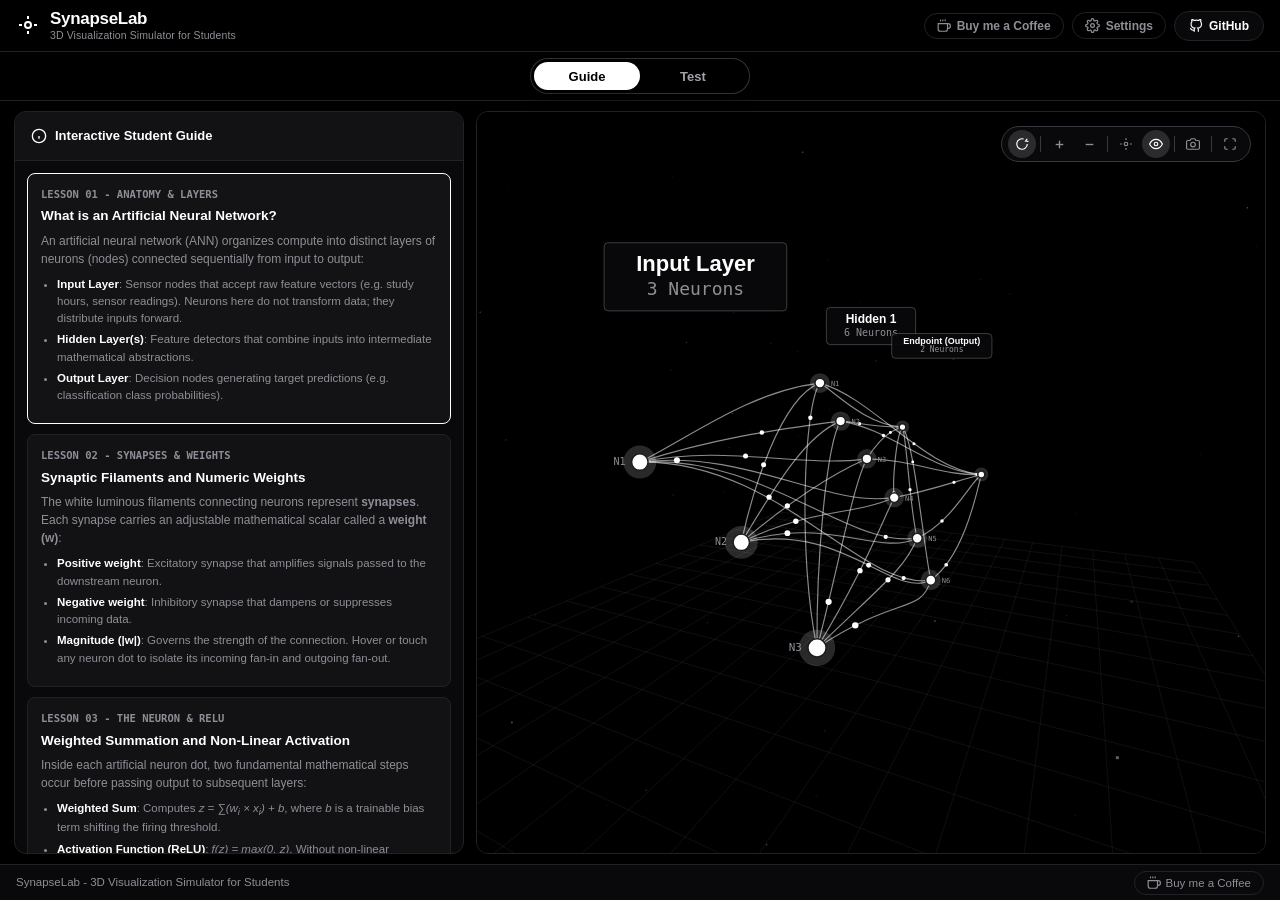
==== commit eaad5734: "Separate Guide and Test modes, add Test Mode architecture presets, animate Lesson 5 backpropagation," ====
--- a/index.html
+++ b/index.html
@@ -38,22 +38,31 @@
   <script type="application/ld+json">
   {
     "@context": "https://schema.org",
-    "@type": "SoftwareApplication",
+    "@type": ["SoftwareApplication", "WebApplication", "EducationalApplication"],
     "name": "SynapseLab",
     "applicationCategory": "EducationalApplication",
-    "operatingSystem": "All",
+    "applicationSubCategory": "Machine Learning Simulation",
+    "operatingSystem": "All modern web browsers",
     "url": "https://synapselab.devs.li",
-    "description": "Interactive 3D neural network visualizer and Python code lab for students.",
+    "description": "Interactive 3D neural network visualizer and Python code studio for students. Explore synaptic filaments, forward pass propagation, backpropagation, and deep learning architectures in real-time.",
     "author": {
       "@type": "Person",
       "name": "Bhagyesh Purohit",
       "url": "https://github.com/PurohitBhagyesh"
     },
+    "license": "https://opensource.org/licenses/MIT",
     "offers": {
       "@type": "Offer",
       "price": "0",
       "priceCurrency": "USD"
-    }
+    },
+    "featureList": [
+      "Hardware-accelerated 3D neural network filament simulation",
+      "Interactive curriculum Guide Mode with backpropagation animation",
+      "Real-time Python Code Studio Test Mode with architecture presets",
+      "Instant Forward Pass and Backpropagation Cascades",
+      "Full touch gesture support with one-finger orbit and two-finger zoom"
+    ]
   }
   </script>
 
@@ -213,6 +222,15 @@
             <li><strong>Backpropagation</strong>: Computes analytical partial derivatives <em>&part;&Lscr;/&part;w</em> for every weight via the calculus chain rule.</li>
             <li><strong>Gradient Descent</strong>: Updates weights opposite the error gradient: <em>w &larr; w - &eta; &part;&Lscr;/&part;w</em>, where <em>&eta;</em> is the learning rate.</li>
           </ul>
+          <div class="lesson-action-wrap" style="margin-top: 10px;">
+            <button class="btn lesson-action" id="btnLesson5Animate" type="button">
+              <svg width="12" height="12" viewBox="0 0 24 24" fill="none" stroke="currentColor" stroke-width="2">
+                <polygon points="11 19 2 12 11 5 11 19"/>
+                <polygon points="22 19 13 12 22 5 22 19"/>
+              </svg>
+              <span>Simulate Backprop &amp; Gradient Descent</span>
+            </button>
+          </div>
         </article>
 
         <!-- Lesson 6: Transition to Code -->
@@ -267,6 +285,17 @@
         <span class="bc-file">network_threads.py</span>
       </div>
 
+      <!-- Test Mode Architecture Presets / Examples -->
+      <div class="test-examples-bar" id="testExamplesBar">
+        <span class="test-examples-title">Examples:</span>
+        <button class="test-example-chip active" type="button" data-example="classifier">Classifier [3, 8, 4, 1]</button>
+        <button class="test-example-chip" type="button" data-example="perceptron">Perceptron [2, 1]</button>
+        <button class="test-example-chip" type="button" data-example="vision">Deep Vision [8, 16, 12, 6, 2]</button>
+        <button class="test-example-chip" type="button" data-example="autoencoder">Autoencoder [6, 3, 2, 3, 6]</button>
+        <button class="test-example-chip" type="button" data-example="wide">Wide [2, 24, 1]</button>
+        <button class="test-example-chip" type="button" data-example="deep">Deep Chain [4, 4, 4, 4, 1]</button>
+      </div>
+
       <!-- VS Code Editor Body (Gutter + Textarea) -->
       <div class="vscode-editor-body">
         <div class="vscode-gutter" id="lineNumbers">1<br>2<br>3<br>4</div>
--- a/style.css
+++ b/style.css
@@ -593,6 +593,64 @@
 
 .bc-file {
   color: var(--text);
+}
+
+/* Test Mode Examples Selector Strip (Capsule Chips) */
+.test-examples-bar {
+  display: flex;
+  align-items: center;
+  gap: 6px;
+  padding: 6px 12px;
+  background: #08080a;
+  border-bottom: 1px solid var(--vscode-border);
+  overflow-x: auto;
+  white-space: nowrap;
+  scrollbar-width: none;
+  -webkit-overflow-scrolling: touch;
+  flex-shrink: 0;
+}
+
+.test-examples-bar::-webkit-scrollbar {
+  display: none;
+}
+
+.test-examples-title {
+  font-size: 10px;
+  font-weight: 700;
+  text-transform: uppercase;
+  letter-spacing: 0.05em;
+  color: var(--text-dim);
+  flex-shrink: 0;
+  user-select: none;
+}
+
+.test-example-chip {
+  background: rgba(255, 255, 255, 0.04);
+  border: 1px solid var(--border);
+  color: var(--text-muted);
+  padding: 3px 11px;
+  border-radius: 9999px;
+  font-size: 11px;
+  font-family: var(--font-mono);
+  font-weight: 600;
+  cursor: pointer;
+  transition: all 0.15s ease;
+  flex-shrink: 0;
+  user-select: none;
+  -webkit-user-select: none;
+}
+
+.test-example-chip:hover {
+  border-color: #71717a;
+  color: #ffffff;
+  background: rgba(255, 255, 255, 0.08);
+}
+
+.test-example-chip.active {
+  background: #ffffff;
+  color: #000000;
+  border-color: #ffffff;
+  font-weight: 700;
 }
 
 /* VS Code Editor Body (Gutter + Textarea) */
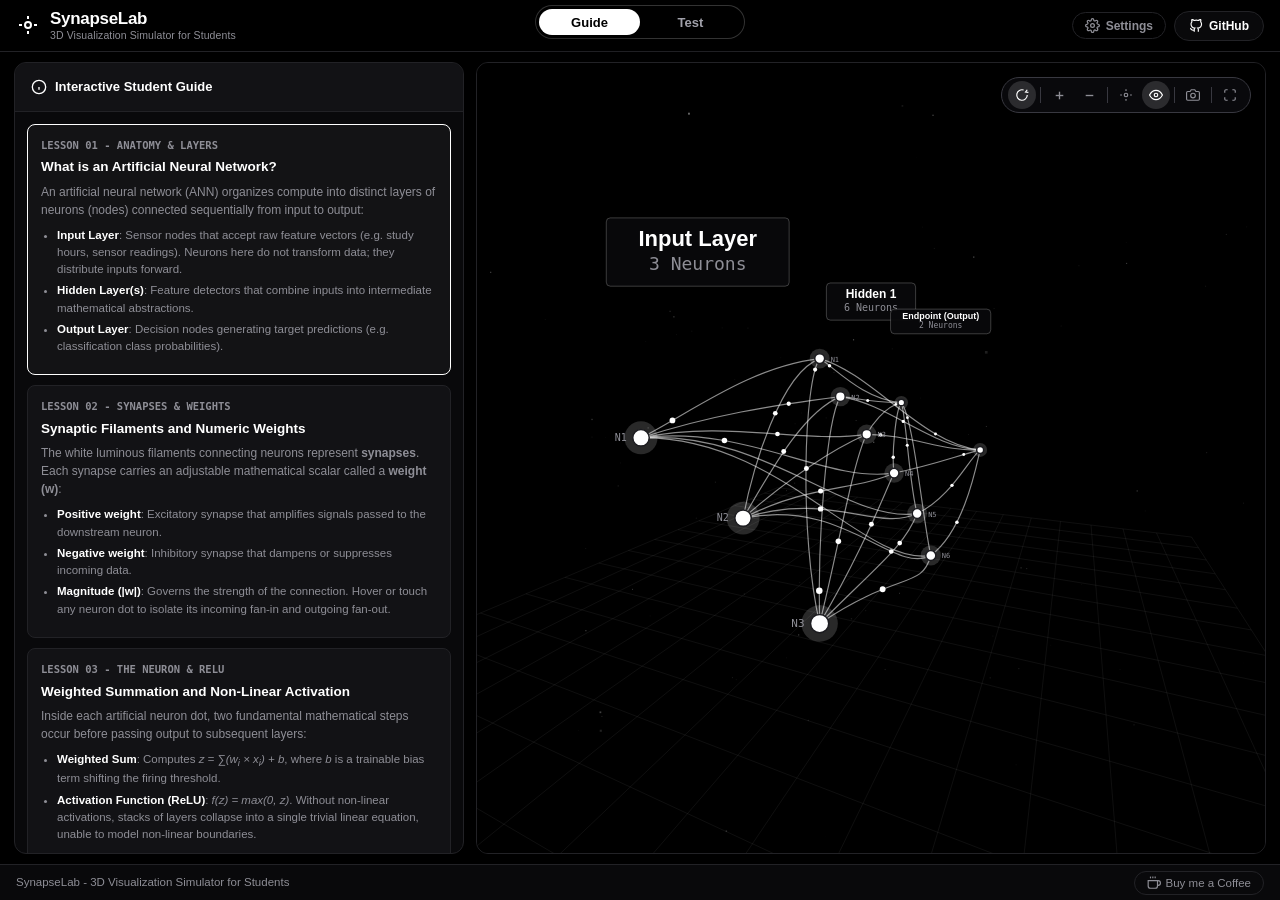
==== commit 88c73529: "Differentiate PC and Mobile layouts: center mode switcher in PC navbar, keep mobile strip, restore P" ====
--- a/index.html
+++ b/index.html
@@ -522,8 +522,9 @@
       </div>
 
       <!-- Live UPI QR Code -->
-      <div class="snack-qr-pad" style="display:flex; justify-content:center; align-items:center; padding:12px; background:var(--surface-alt); border:1px solid var(--border); border-radius:8px; margin-bottom:12px;">
-        <img id="snackQrImg" src="https://api.qrserver.com/v1/create-qr-code/?size=180x180&amp;format=svg&amp;data=upi%3A%2F%2Fpay%3Fpa%3DPurohit2009%40fam%26pn%3DShivam%26am%3D50%26cu%3DINR" alt="UPI Payment QR Code" width="136" height="136" style="border-radius:4px; background:#ffffff; padding:6px; display:block;">
+      <div class="snack-qr-pad">
+        <img id="snackQrImg" src="https://api.qrserver.com/v1/create-qr-code/?size=220x220&amp;format=svg&amp;qzone=2&amp;data=upi%3A%2F%2Fpay%3Fpa%3DPurohit2009%40fam%26pn%3DShivam%26am%3D50%26cu%3DINR%26tn%3DSynapseLab" alt="UPI Payment QR Code" width="180" height="180">
+        <span class="snack-qr-caption">Scan with GPay, PhonePe, Paytm, or FamApp</span>
       </div>
 
       <div class="snack-upi-copy" id="snackUpiCopyBtn" title="Click to copy UPI ID">
--- a/style.css
+++ b/style.css
@@ -111,31 +111,37 @@
   letter-spacing: 0.1px;
 }
 
-/* Mode Header Strip: Clean horizontal container between Header and Body */
+/* Mode Header Strip: Integrated in top navbar on PC (0 extra height) */
 .mode-header-strip {
-  display: flex;
-  align-items: center;
-  justify-content: center;
-  background: #000000;
-  border-bottom: 1px solid var(--border);
-  padding: 6px 12px;
+  height: 0;
+  padding: 0;
+  border: none;
+  background: transparent;
   flex-shrink: 0;
-  z-index: 40;
-}
-
-/* Mode Switcher Segmented Control (macOS Pill Capsule Aesthetic Inspired by Image 2) */
+}
+
+/* Mode Switcher Segmented Control (Centered in 44px top navbar on PC) */
 .mode-segmented {
-  position: relative;
+  position: fixed;
+  top: 5px;
+  left: 50%;
+  transform: translateX(-50%);
+  z-index: 1005;
   display: inline-flex;
   align-items: center;
   background: #000000;
   border: 1px solid rgba(255, 255, 255, 0.2);
   border-radius: 9999px;
   padding: 3px;
-  height: 36px;
-  min-width: 220px;
+  height: 34px;
+  min-width: 210px;
   gap: 0;
   box-shadow: 0 4px 16px rgba(0, 0, 0, 0.6);
+}
+
+/* On PC, Buy me a Coffee is in bottom bar, so hide duplicate in top navbar */
+#btnOpenCoffeeNav {
+  display: none;
 }
 
 .slider-pill {
@@ -1367,18 +1373,31 @@
 /* Buy Me a Coffee QR & UPI Layout */
 .snack-qr-pad {
   background: #ffffff;
-  border-radius: 8px;
-  padding: 8px;
-  display: flex;
+  border-radius: 12px;
+  padding: 14px 12px 10px 12px;
+  display: flex;
+  flex-direction: column;
   align-items: center;
   justify-content: center;
-  width: 140px;
-  height: 140px;
-  margin: 0 auto;
-}
+  width: 204px;
+  margin: 0 auto 12px auto;
+  box-shadow: 0 4px 20px rgba(0, 0, 0, 0.5);
+}
+
 .snack-qr-pad img {
-  max-width: 100%;
+  width: 180px;
+  height: 180px;
   display: block;
+  border-radius: 4px;
+}
+
+.snack-qr-caption {
+  font-size: 10px;
+  font-weight: 600;
+  color: #52525b;
+  text-align: center;
+  margin-top: 6px;
+  letter-spacing: 0.02em;
 }
 
 .snack-upi-copy {
@@ -1560,9 +1579,17 @@
   }
 
   .mode-header-strip {
+    display: flex !important;
+    align-items: center;
+    justify-content: center;
     height: 44px;
     padding: 4px 10px;
     background: #000000;
+    border-bottom: 1px solid var(--border);
+  }
+
+  #btnOpenCoffeeNav {
+    display: inline-flex !important;
   }
 
   .coffee-full-text {
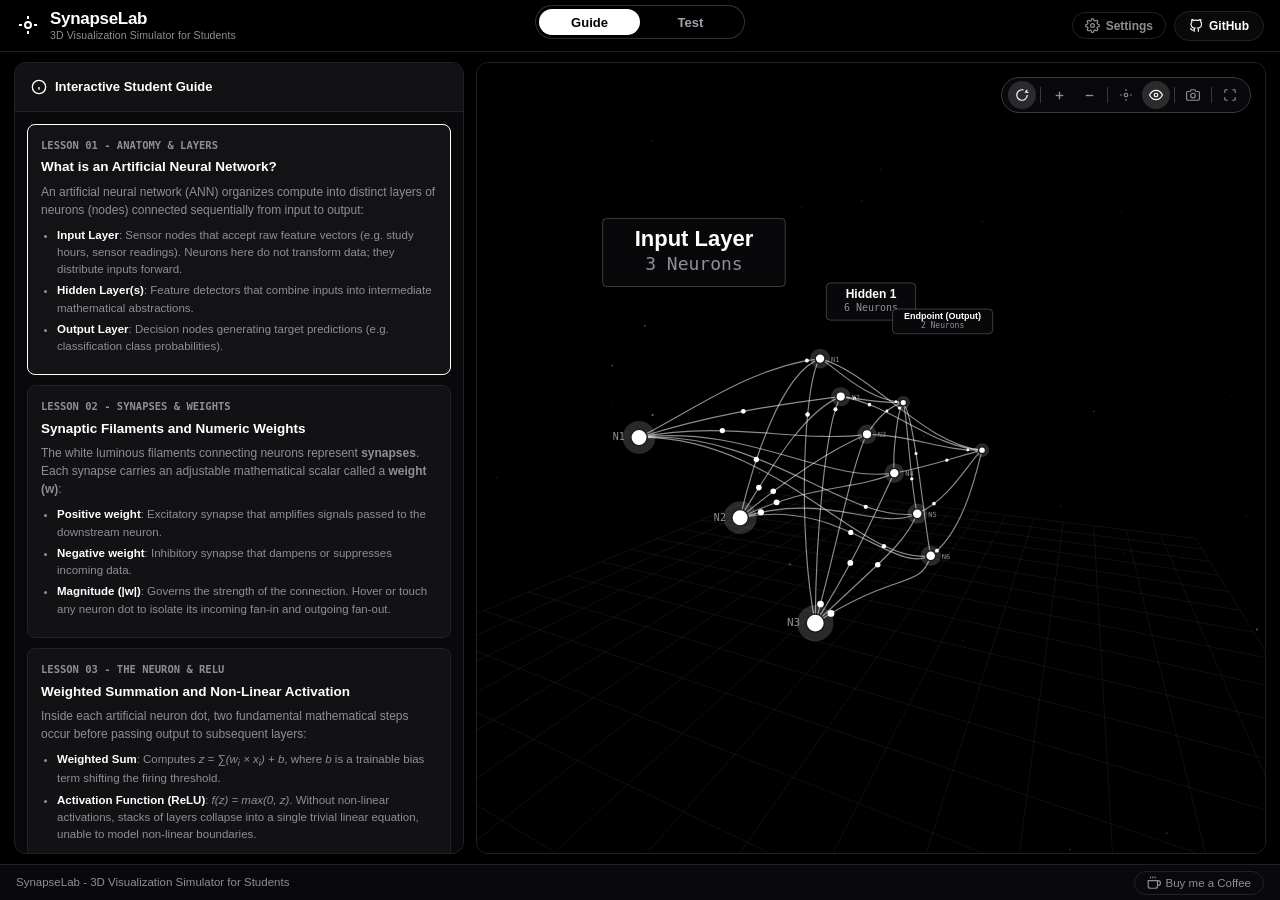
==== commit 7aeca35e: "Remove simulate backprop button from Lesson 5, dock mode switcher at bottom on mobile to maximize ve" ====
--- a/index.html
+++ b/index.html
@@ -222,15 +222,6 @@
             <li><strong>Backpropagation</strong>: Computes analytical partial derivatives <em>&part;&Lscr;/&part;w</em> for every weight via the calculus chain rule.</li>
             <li><strong>Gradient Descent</strong>: Updates weights opposite the error gradient: <em>w &larr; w - &eta; &part;&Lscr;/&part;w</em>, where <em>&eta;</em> is the learning rate.</li>
           </ul>
-          <div class="lesson-action-wrap" style="margin-top: 10px;">
-            <button class="btn lesson-action" id="btnLesson5Animate" type="button">
-              <svg width="12" height="12" viewBox="0 0 24 24" fill="none" stroke="currentColor" stroke-width="2">
-                <polygon points="11 19 2 12 11 5 11 19"/>
-                <polygon points="22 19 13 12 22 5 22 19"/>
-              </svg>
-              <span>Simulate Backprop &amp; Gradient Descent</span>
-            </button>
-          </div>
         </article>
 
         <!-- Lesson 6: Transition to Code -->
--- a/style.css
+++ b/style.css
@@ -1578,14 +1578,9 @@
     font-size: 11.5px;
   }
 
+  /* On Mobile, remove the top strip so workspace fills full height from up to down */
   .mode-header-strip {
-    display: flex !important;
-    align-items: center;
-    justify-content: center;
-    height: 44px;
-    padding: 4px 10px;
-    background: #000000;
-    border-bottom: 1px solid var(--border);
+    display: none !important;
   }
 
   #btnOpenCoffeeNav {
@@ -1600,31 +1595,36 @@
     display: inline !important;
   }
 
-  /* Mode Switcher flows naturally inside .mode-header-strip at the top */
+  /* Compact Mode Switcher floating at bottom center on mobile */
   .mode-segmented {
-    position: relative !important;
+    position: fixed !important;
     top: auto !important;
-    bottom: auto !important;
-    left: auto !important;
-    transform: none !important;
-    min-width: 200px;
-    height: 34px;
-    padding: 2px;
-    box-shadow: 0 2px 10px rgba(0, 0, 0, 0.6) !important;
+    bottom: calc(14px + env(safe-area-inset-bottom, 0px)) !important;
+    left: 50% !important;
+    transform: translateX(-50%) !important;
+    z-index: 1005 !important;
+    min-width: 210px;
+    height: 38px;
+    padding: 3px;
+    background: rgba(10, 10, 12, 0.94) !important;
+    backdrop-filter: blur(24px) !important;
+    -webkit-backdrop-filter: blur(24px) !important;
+    border: 1px solid rgba(255, 255, 255, 0.22) !important;
+    box-shadow: 0 8px 32px rgba(0, 0, 0, 0.9) !important;
     border-radius: 9999px !important;
   }
 
   .slider-pill {
-    top: 2px;
-    bottom: 2px;
-    left: 2px;
-    width: calc(50% - 2px);
+    top: 3px;
+    bottom: 3px;
+    left: 3px;
+    width: calc(50% - 3px);
     border-radius: 9999px !important;
   }
 
   .mode-tab {
-    padding: 4px 16px;
-    font-size: 12px;
+    padding: 6px 18px;
+    font-size: 13px;
     border-radius: 9999px !important;
   }
 
@@ -1674,8 +1674,9 @@
 @media (max-width: 920px) and (orientation: portrait), (max-width: 920px) and (max-aspect-ratio: 11/10) {
   main {
     flex-direction: column !important;
-    padding: 6px;
-    height: calc(100dvh - 44px - 44px);
+    padding: 6px 6px 58px 6px;
+    height: calc(100vh - 44px);
+    height: calc(100dvh - 44px);
     gap: 6px;
   }
 
